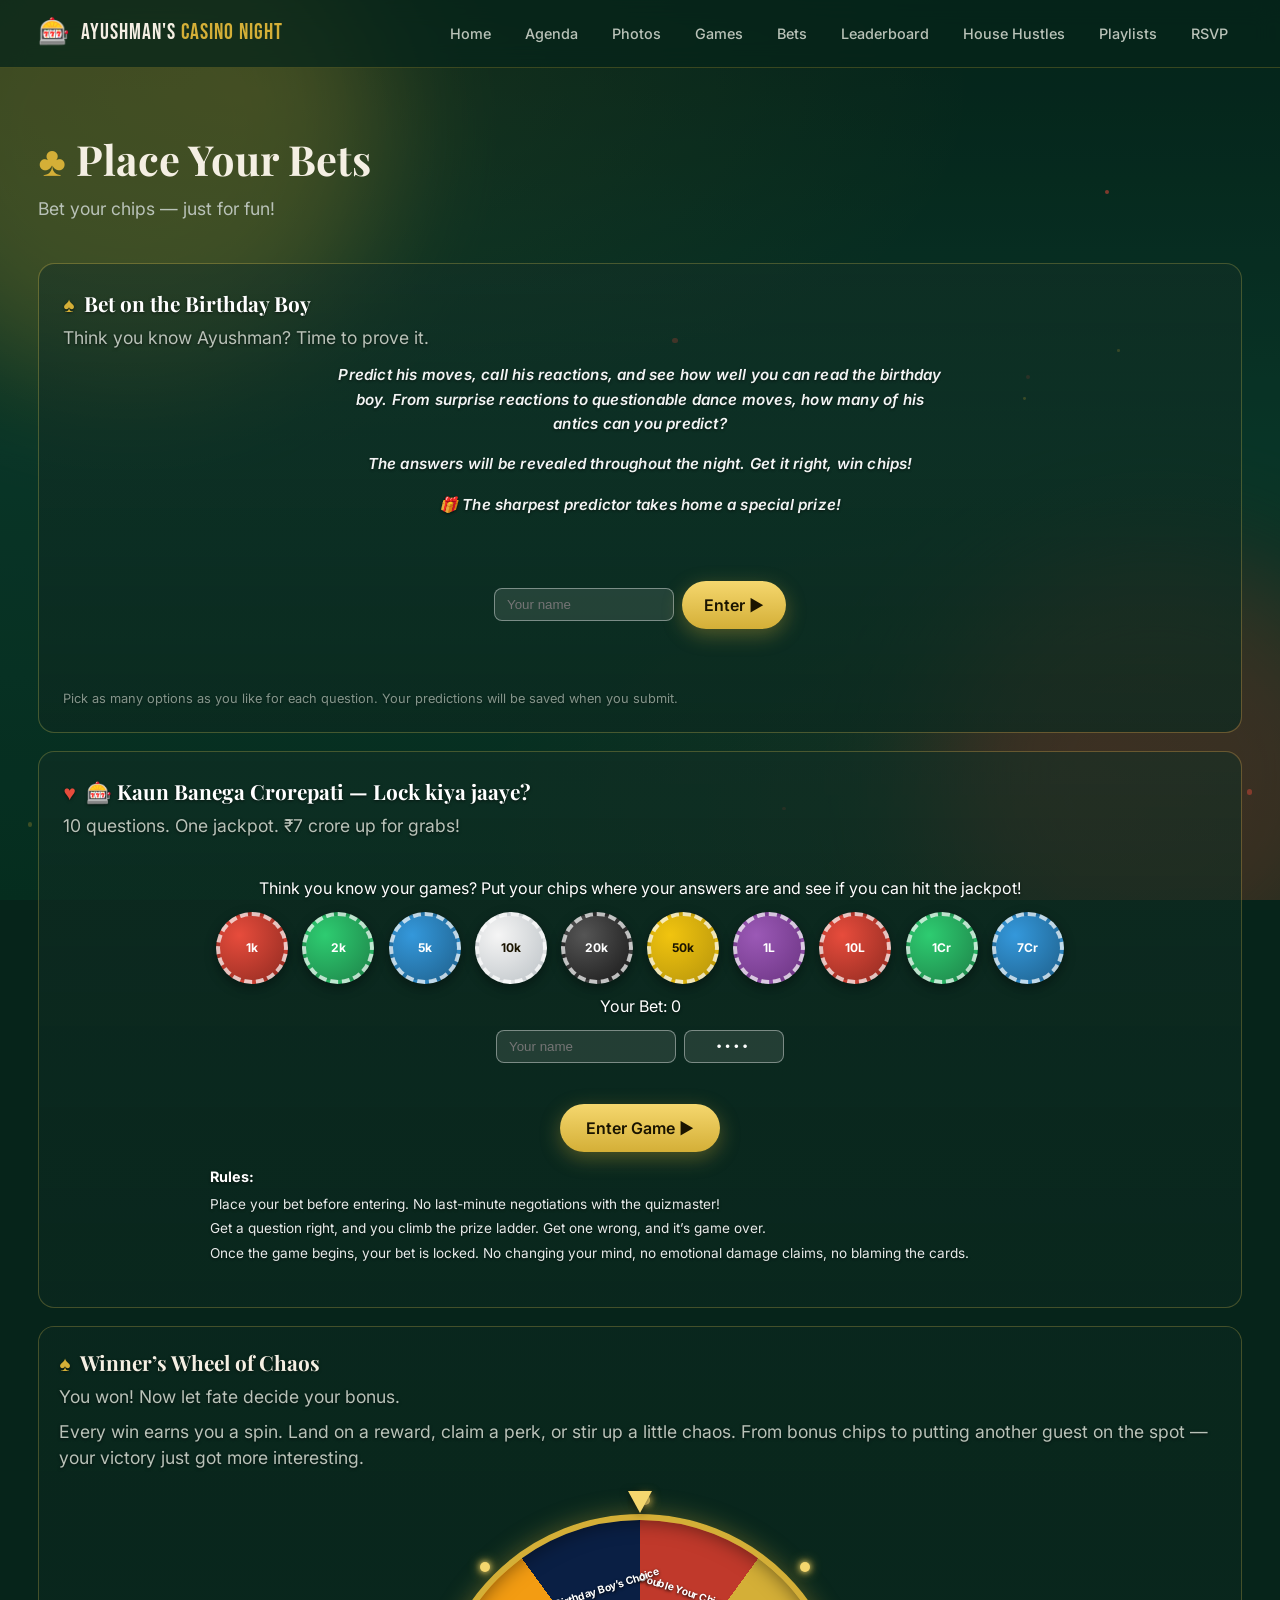
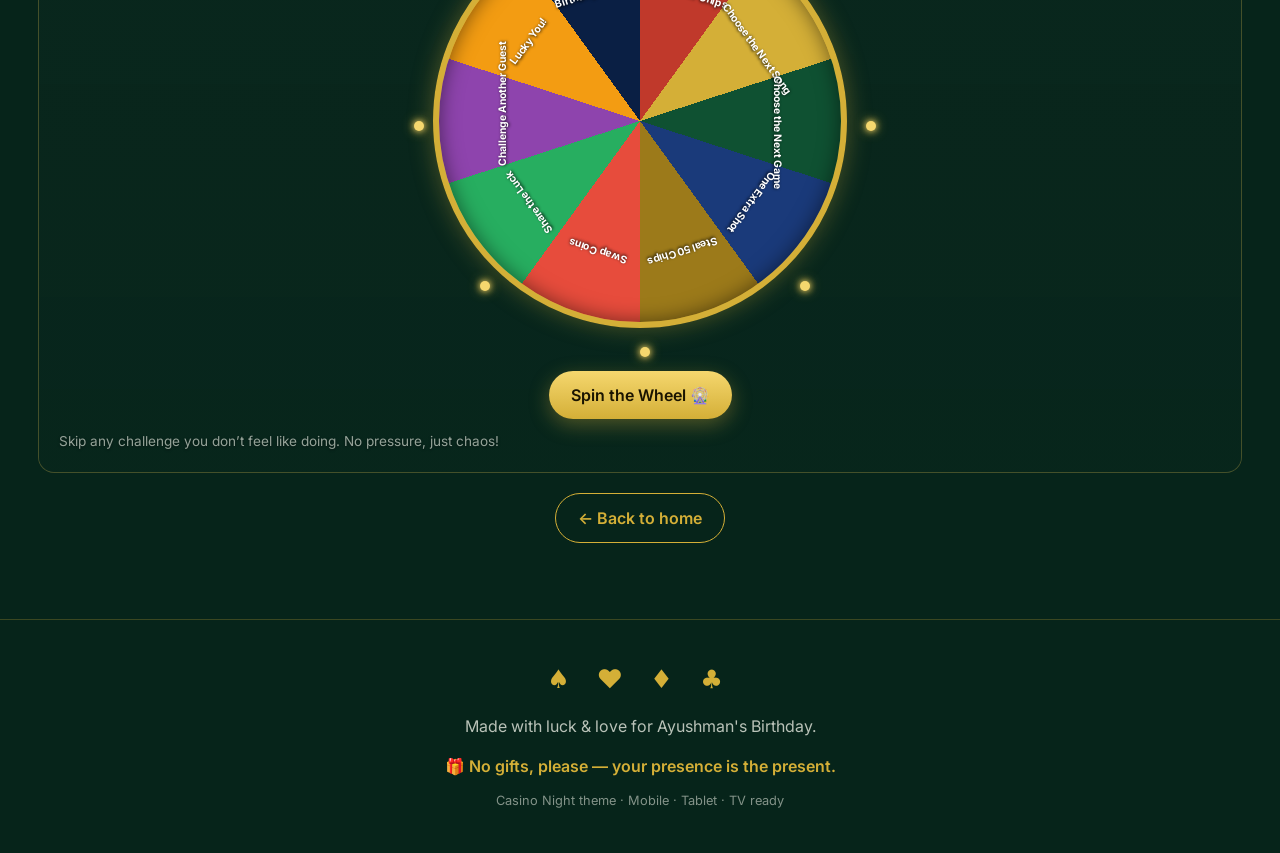
==== bets.html @ ec563602 "Add House Hustles feature (page + interactions + Apps Script support)" ====
<!DOCTYPE html>
<html lang="en">
<head>
  <meta charset="UTF-8" />
  <meta name="viewport" content="width=device-width, initial-scale=1, viewport-fit=cover" />
  <meta name="referrer" content="strict-origin-when-cross-origin" />
  <meta name="theme-color" content="#0b3d2e" />
  <title>Ayushman's Birthday — Bets 🎰</title>
  <link rel="preconnect" href="https://fonts.googleapis.com" />
  <link rel="preconnect" href="https://fonts.gstatic.com" crossorigin />
  <link href="https://fonts.googleapis.com/css2?family=Playfair+Display:wght@600;700;800&family=Inter:wght@300;400;500;600;700&family=Bebas+Neue&display=swap" rel="stylesheet" />
  <link rel="stylesheet" href="styles.css" />
</head>
<body>
  <div class="bg-ambient" aria-hidden="true">
    <div class="glow glow-1"></div>
    <div class="glow glow-2"></div>
    <div class="particles" id="particles"></div>
  </div>

  <header class="topbar" role="banner">
    <div class="brand">
      <a href="index.html" style="display:flex;align-items:center;gap:10px;color:inherit;text-decoration:none;">
        <span class="chip-logo" aria-hidden="true">🎰</span>
        <span class="brand-text">AYUSHMAN'S <em>CASINO NIGHT</em></span>
      </a>
    </div>
    <nav class="nav" aria-label="Primary">
      <a href="index.html" class="nav-link">Home</a>
      <a href="index.html#agenda" class="nav-link">Agenda</a>
      <a href="photos.html" class="nav-link">Photos</a>
      <a href="games.html" class="nav-link">Games</a>
      <a href="bets.html" class="nav-link">Bets</a>
      <a href="leaderboard.html" class="nav-link">Leaderboard</a>
      <a href="house-hustles.html" class="nav-link">House Hustles</a>
      <a href="music.html" class="nav-link">Playlists</a>
      <a href="rsvp.html" class="nav-link">RSVP</a>
    </nav>
    <button class="menu-btn" id="menuBtn" aria-label="Toggle menu" aria-expanded="false">☰</button>
  </header>

  <main id="main">
    <section class="section">
      <div class="section-head">
        <h1 class="section-title"><span class="suit">♣</span> Place Your Bets</h1>
        <p class="section-sub">Bet your chips — just for fun!</p>
      </div>

      <div class="bet-block bet-birthday">
        <h3 class="section-title" style="font-size:1.3rem;"><span class="suit">♠</span> Bet on the Birthday Boy</h3>
        <p class="section-sub">Think you know Ayushman? Time to prove it.</p>
        <p class="section-sub bet-intro" style="margin-top:8px;">Predict his moves, call his reactions, and see how well you can read the birthday boy. From surprise reactions to questionable dance moves, how many of his antics can you predict?</p>
        <p class="section-sub bet-intro" style="margin-top:8px;">The answers will be revealed throughout the night. Get it right, win chips!</p>
        <p class="section-sub bet-intro" style="margin-top:8px;">🎁 The sharpest predictor takes home a special prize!</p>
        <div id="birthdayGate" style="margin:12px 0;padding:40px;">
          <div style="display:flex;gap:8px;flex-wrap:wrap;align-items:center;justify-content:center;margin:8px 0;">
            <input type="text" id="bbName" placeholder="Your name" style="padding:8px 12px;border-radius:8px;border:1px solid rgba(255,255,255,0.4);background:rgba(255,255,255,0.1);color:#fff;max-width:180px;flex:1;" />
            <input type="hidden" id="bbPin" value="9999" />
            <button class="btn btn-gold" id="bbEnterBtn">Enter ▶</button>
          </div>
          <p id="bbError" style="color:#ff6b6b;margin:4px 0;text-align:center;"></p>
        </div>
        <div class="bet-board" id="bbQuiz" style="display:none;margin-top:24px;position:relative;">
          <div class="question-backdrop">
            <p class="bet-question" id="bbQuestion"></p>
          </div>
          <div class="bet-options" id="bbOptions"></div>
          <p class="bet-result" id="bbResult"></p>
          <div class="kbc-footer">
            <p class="bet-score" id="bbProgress" style="margin:0;">Question 1 of 1</p>
            <button class="btn btn-gold" id="bbLockBtn">Next Question ▶</button>
          </div>
        </div>
        <div class="bet-board" id="bbSummary" style="display:none;">
          <p class="bet-question">Your Predictions</p>
          <div id="bbSummaryList" style="text-align:left;"></div>
          <p class="bet-result" id="bbThanks"></p>
        </div>
        <p class="section-sub" style="margin-top:12px;font-size:0.8rem;opacity:0.7;">Pick as many options as you like for each question. Your predictions will be saved when you submit.</p>
      </div>


<div class="bet-block bet-jackpot">
        <h3 class="section-title" style="font-size:1.3rem;"><span class="suit red">♥</span> 🎰 Kaun Banega Crorepati — Lock kiya jaaye?</h3>
        <p class="section-sub" style="margin-bottom:16px;">10 questions. One jackpot. ₹7 crore up for grabs!</p>
        <div class="bet-board jackpot-board" id="kbcIntro">
          <p style="color:#fff;margin:0 0 12px;text-align:center;">Think you know your games? Put your chips where your answers are and see if you can hit the jackpot!</p>
          <div class="bet-chips" id="introChips" style="margin:0 0 10px 0;width:100%;"></div>
          <p class="bet-selected" id="introSelected" style="color:#fff;margin:0 0 12px;text-align:center;">Your Bet: 0</p>
          <div style="display:flex;gap:8px;flex-wrap:wrap;align-items:center;justify-content:center;margin:8px 0;">
            <input type="text" id="playerNameInput" placeholder="Your name" style="padding:8px 12px;border-radius:8px;border:1px solid rgba(255,255,255,0.4);background:rgba(255,255,255,0.1);color:#fff;max-width:180px;flex:1;" />
            <input type="password" id="pinInput" placeholder="PIN" maxlength="4" inputmode="numeric" value="2025" style="padding:8px 12px;border-radius:8px;border:1px solid rgba(255,255,255,0.4);background:rgba(255,255,255,0.1);color:#fff;max-width:100px;letter-spacing:4px;text-align:center;" />
          </div>
          <p class="bet-result" id="pinError" style="color:#ff6b6b;margin:4px 0;text-align:center;"></p>
          <button class="btn btn-gold" id="enterGameBtn" style="min-width:160px;">Enter Game ▶</button>
          <div class="bet-rules" style="color:#fff;margin:12px 0 0;text-align:left;width:100%;">
            <strong style="font-size:0.9rem;">Rules:</strong>
            <p style="margin:6px 0 0;font-size:0.85rem;line-height:1.5;opacity:0.9;">Place your bet before entering. No last-minute negotiations with the quizmaster!</p>
            <p style="margin:4px 0 0;font-size:0.85rem;line-height:1.5;opacity:0.9;">Get a question right, and you climb the prize ladder. Get one wrong, and it’s game over.</p>
            <p style="margin:4px 0 0;font-size:0.85rem;line-height:1.5;opacity:0.9;">Once the game begins, your bet is locked. No changing your mind, no emotional damage claims, no blaming the cards.</p>
          </div>
        </div>
        <div class="bet-board kbc-screen" id="betQuiz" style="display:none;">
          <div class="kbc-question" id="betQuestion"></div>
          <div class="kbc-options" id="betOptions"></div>
          <p class="bet-result" id="betResult"></p>
          <div class="kbc-footer">
            <p class="bet-score" id="betScore" style="margin:0;">Score: 0</p>
            <button class="btn btn-gold" id="placeBetBtn">Lock Answer</button>
          </div>
          <button class="btn btn-outline" id="nextQBtn" style="margin-top:8px;display:none;">Next Question</button>
        </div>
        </div>
      </div>

      
<!-- moved: not required (not designed well) -->
      <div class="bet-block" style="display:none;">
        <h3 class="section-title" style="font-size:1.3rem;"><span class="suit red">♥</span> How Well Do You Know Ayushman?</h3>
        <p class="section-sub">Fast, funny quiz — answer simultaneously. Winner gets the title of "Ayushman's Official Favourite Person" for the night!</p>
        <ul class="bet-list">
          <li>His most-used phrase?</li>
          <li>His biggest pet peeve?</li>
          <li>His dream holiday?</li>
          <li>What would he buy if he won a jackpot?</li>
          <li>What is his most predictable habit?</li>
          <li>A few questions only his closest friends could answer.</li>
        </ul>
        <p class="bet-result" style="margin-top:12px;">Reveal answers throughout the evening. 🏆</p>
      </div>

      

      <div class="bet-block chaos-curtain">
        <h3 class="section-title" style="font-size:1.3rem;"><span class="suit">♠</span> Winner’s Wheel of Chaos</h3>
        <p class="section-sub">You won! Now let fate decide your bonus.</p>
        <p class="section-sub" style="margin-top:8px;">Every win earns you a spin. Land on a reward, claim a perk, or stir up a little chaos. From bonus chips to putting another guest on the spot — your victory just got more interesting.</p>
        <div class="chaos-wheel-wrap">
          <div class="chaos-wheel" id="chaosWheel" aria-label="Winner’s Wheel of Chaos"></div>
          <div class="chaos-pointer" aria-hidden="true"></div>
        </div>
        <div style="text-align:center;margin-top:12px;">
          <button class="btn btn-gold" id="spinChaosBtn">Spin the Wheel 🎡</button>
        </div>
        <p class="bet-result" id="chaosResult" style="text-align:center;margin-top:10px;"></p>
          <p class="section-sub" style="margin-top:12px;font-size:0.85rem;opacity:0.8;">Skip any challenge you don’t feel like doing. No pressure, just chaos!</p>
        </div>
      </div>

      <p class="more-link-wrap" style="margin-top:20px;"><a class="btn btn-outline" href="index.html">← Back to home</a></p>
    </section>
  </main>

  <footer class="footer">
    <div class="footer-suits" aria-hidden="true">♠ ♥ ♦ ♣</div>
    <p>Made with luck & love for Ayushman's Birthday.</p>
    <p class="no-gifts">🎁 No gifts, please — your presence is the present.</p>
    <p class="footer-small">Casino Night theme · Mobile · Tablet · TV ready</p>
  </footer>

  <script src="config.js"></script>
  <script src="birthday-bets-data.js"></script>
  <script src="content.js"></script>
  <script src="core.js"></script>
  <script src="ambient.js"></script>
  <script src="ui-sections.js"></script>
  <script src="extras.js"></script>
  <script src="games-modal.js"></script>
  <script src="chaos.js"></script>
  <script src="kbc.js"></script>
  <script src="birthday-bets.js"></script>
</body>
</html>

      </div>
---- styles.css ----
/* Ayushman's Casino Night - responsive */

:root {
  --bg: #06241a;
  --bg-2: #0b3d2e;
  --felt: #0f5132;
  --felt-dark: #073322;
  --gold: #d4af37;
  --gold-bright: #f5d76e;
  --gold-deep: #9c7a1a;
  --red: #c0392b;
  --red-bright: #e74c3c;
  --ink: #f4efe3;
  --muted: #b9c2b8;
  --card: rgba(255,255,255,0.06);
  --card-border: rgba(212,175,55,0.25);
  --shadow: 0 10px 40px rgba(0,0,0,0.45);
  --radius: 16px;
  --radius-sm: 10px;
  --maxw: 1400px;
  --gutter: clamp(14px, 3vw, 40px);
  --nav-h: 68px;
  --font-display: "Playfair Display", Georgia, serif;
  --font-ui: "Inter", system-ui, -apple-system, sans-serif;
  --font-accent: "Bebas Neue", Impact, sans-serif;
}

* { box-sizing: border-box; }
html { scroll-behavior: smooth; -webkit-text-size-adjust: 100%; background: var(--bg); }
body {
  margin: 0;
  font-family: var(--font-ui);
  color: var(--ink);
  background: transparent;
  line-height: 1.5;
  overflow-x: hidden;
  min-height: 100vh;
  min-height: 100dvh;
  -webkit-font-smoothing: antialiased;
}
img { max-width: 100%; height: auto; display: block; }
a { color: inherit; text-decoration: none; }
button { font: inherit; cursor: pointer; border: none; background: none; color: inherit; }
code { background: rgba(212,175,55,0.15); padding: 2px 6px; border-radius: 4px; font-size: 0.9em; }

.bg-ambient { position: fixed; inset: 0; z-index: 0; pointer-events: none; overflow: hidden; opacity: 0.7; }
.bg-ambient::before {
  content: ""; position: absolute; inset: 0;
  background:
    radial-gradient(1200px 600px at 20% 10%, rgba(212,175,55,0.12), transparent 60%),
    radial-gradient(900px 500px at 80% 90%, rgba(192,57,43,0.12), transparent 60%),
    linear-gradient(180deg, var(--bg) 0%, var(--bg-2) 50%, var(--felt-dark) 100%);
}
.glow { position: absolute; border-radius: 50%; filter: blur(60px); opacity: 0.35; }
.glow-1 { width: 40vw; height: 40vw; top: -10vw; left: -10vw; background: var(--gold); }
.glow-2 { width: 35vw; height: 35vw; bottom: -8vw; right: -8vw; background: var(--red); }
.particles { position: absolute; inset: 0; }

.topbar {
  position: sticky; top: 0; z-index: 50;
  display: flex; align-items: center; justify-content: space-between;
  gap: 12px;
  height: var(--nav-h);
  padding: 0 var(--gutter);
  background: rgba(6,36,26,0.75);
  backdrop-filter: blur(12px);
  -webkit-backdrop-filter: blur(12px);
  border-bottom: 1px solid var(--card-border);
}
.brand { display: flex; align-items: center; gap: 10px; font-family: var(--font-accent); letter-spacing: 1px; }
.chip-logo { font-size: 1.6rem; }
.brand-text { font-size: clamp(0.95rem, 2.2vw, 1.35rem); }
.brand-text em { color: var(--gold); font-style: normal; }
.nav { display: flex; gap: 6px; }
.nav-link {
  padding: 8px 14px; border-radius: 999px; font-size: 0.9rem; font-weight: 500;
  color: var(--muted); transition: all .2s ease;
}
.nav-link:hover, .nav-link:focus-visible { color: var(--ink); background: rgba(212,175,55,0.12); }
.nav-link:focus-visible { outline: 2px solid var(--gold); outline-offset: 2px; }
.menu-btn { display: none; font-size: 1.6rem; padding: 6px 10px; border-radius: 8px; }
.menu-btn:focus-visible { outline: 2px solid var(--gold); }
/* ---------- Layout helpers ---------- */
main { position: relative; z-index: 1; }

.section {
  max-width: var(--maxw);
  margin: 0 auto;
  padding: clamp(24px, 5vw, 60px) var(--gutter);
  scroll-margin-top: var(--nav-h);
}
.section-head { margin-bottom: clamp(20px, 4vw, 40px); }
.section-title {
  font-family: var(--font-display);
  font-size: clamp(1.6rem, 4vw, 2.6rem);
  margin: 0 0 6px;
  display: flex; align-items: center; gap: 10px;
}
.suit { color: var(--gold); }
.suit.red { color: var(--red-bright); }
.section-sub { color: var(--muted); margin: 0; font-size: clamp(0.9rem, 1.6vw, 1.1rem); }
.empty-hint { text-align: center; color: var(--muted); margin-top: 20px; font-size: 0.95rem; }

/* ---------- Hero ---------- */
.hero {
  min-height: calc(100vh - var(--nav-h));
  min-height: calc(100dvh - var(--nav-h));
  display: grid; place-items: center;
  position: relative;
  max-width: 100%;
  margin: 0;
  padding-left: 0;
  padding-right: 0;
  background-image: url('https://m.media-amazon.com/images/I/71fyneXpqmL._SL1402_.jpg');
  background-size: cover;
  background-position: center;
}
.hero::before {
  content: ""; position: absolute; inset: 0;
  background: linear-gradient(180deg, rgba(6,36,26,0.25) 0%, rgba(6,36,26,0.35) 100%);
  z-index: 0;
}
.hero > * { position: relative; z-index: 1; }
.hero-card {
  text-align: center;
  background: linear-gradient(180deg, rgba(255,255,255,0.05), rgba(255,255,255,0.02));
  border: 1px solid var(--card-border);
  border-radius: 24px;
  padding: clamp(24px, 5vw, 60px);
  box-shadow: var(--shadow);
  backdrop-filter: blur(6px);
  max-width: 900px; width: 100%;
}
.hero-suits { display: flex; justify-content: center; gap: 18px; font-size: clamp(1.6rem, 3vw, 2.4rem); color: var(--gold); margin-bottom: 10px; }
.eyebrow { text-transform: uppercase; letter-spacing: 4px; color: var(--gold); font-size: 0.85rem; margin: 0 0 8px; }
.title { margin: 0 0 12px; line-height: 0.95; }
.title-line { display: block; font-family: var(--font-display); font-size: clamp(2.2rem, 7vw, 4.6rem); }
.title-line.gold { color: var(--gold); text-shadow: 0 0 30px rgba(212,175,55,0.35); }
.subtitle { color: var(--muted); font-size: clamp(1rem, 2vw, 1.25rem); margin: 0 0 20px; }
.hero-meta { display: flex; flex-wrap: wrap; justify-content: center; gap: 10px; margin-bottom: 24px; }
.meta-pill {
  background: rgba(0,0,0,0.3); border: 1px solid var(--card-border);
  border-radius: 999px; padding: 8px 16px; display: flex; gap: 8px; align-items: center;
}
.meta-label { color: var(--gold); font-size: 0.75rem; text-transform: uppercase; letter-spacing: 1px; }
.meta-val { font-weight: 600; }
.hero-cta { display: flex; flex-wrap: wrap; justify-content: center; gap: 12px; }
.btn {
  padding: 12px 22px; border-radius: 999px; font-weight: 600; font-size: 1rem;
  transition: transform .15s ease, box-shadow .15s ease; display: inline-block;
}
.btn:focus-visible { outline: 2px solid var(--gold); outline-offset: 3px; }
.btn-gold { background: linear-gradient(180deg, var(--gold-bright), var(--gold)); color: #1a1400; box-shadow: 0 6px 20px rgba(212,175,55,0.35); }
.btn-gold:hover { transform: translateY(-2px); }
.btn-outline { border: 1px solid var(--gold); color: var(--gold); }
.btn-outline:hover { background: rgba(212,175,55,0.12); }
.hero-chips {
  position: absolute; inset: auto 0 20px 0; display: flex; justify-content: center; gap: 14px;
  pointer-events: none; opacity: 0.6;
}
.chip {
  width: 52px; height: 52px; border-radius: 50%; display: grid; place-items: center;
  font-family: var(--font-accent); font-size: 1.1rem; color: #fff;
  border: 4px dashed rgba(255,255,255,0.6); box-shadow: 0 4px 12px rgba(0,0,0,0.4);
}
.chip-red { background: var(--red); }
.chip-blue { background: #1e3a8a; }
.chip-gold { background: var(--gold-deep); color: #1a1400; }
.chip-black { background: #111; }


/* ---------- Gallery ---------- */
.gallery {
  display: grid;
  grid-template-columns: repeat(2, 1fr);
  gap: 12px;
}
@media (min-width: 600px) {
  .gallery { grid-template-columns: repeat(3, 1fr); }
}
@media (min-width: 900px) {
  .gallery { grid-template-columns: repeat(4, 1fr); }
}
.gallery-item {
  position: relative; overflow: hidden; border-radius: var(--radius-sm);
  aspect-ratio: 1 / 1; cursor: pointer; border: 1px solid var(--card-border);
  background: var(--card);
}
.gallery-item img { width: 100%; height: 100%; object-fit: cover; transition: transform .3s ease; }
.gallery-item:hover img { transform: scale(1.06); }
.gallery-item:focus-visible { outline: 3px solid var(--gold); outline-offset: 2px; }
.gallery-caption {
  position: absolute; left: 0; right: 0; bottom: 0; padding: 8px 10px;
  background: linear-gradient(transparent, rgba(0,0,0,0.75));
  font-size: 0.85rem; opacity: 0; transition: opacity .2s;
}
.gallery-item:hover .gallery-caption, .gallery-item:focus .gallery-caption { opacity: 1; }

/* ---------- Artifacts ---------- */
.artifacts {
  display: grid;
  grid-template-columns: repeat(auto-fill, minmax(220px, 1fr));
  gap: 16px;
}
.artifact {
  background: var(--card); border: 1px solid var(--card-border);
  border-radius: var(--radius); padding: 20px; text-align: center;
  transition: transform .2s ease, border-color .2s;
}
.artifact:hover { transform: translateY(-4px); border-color: var(--gold); }
.artifact-icon { font-size: 2.6rem; margin-bottom: 8px; }
.artifact-name { font-family: var(--font-display); font-size: 1.2rem; margin: 0 0 4px; color: var(--gold); }
.artifact-desc { color: var(--muted); font-size: 0.9rem; margin: 0; }

/* ---------- Games ---------- */
.games {
  display: grid;
  grid-template-columns: repeat(auto-fill, minmax(240px, 1fr));
  gap: 18px;
}
.game {
  background: linear-gradient(180deg, rgba(255,255,255,0.06), rgba(255,255,255,0.02));
  border: 1px solid var(--card-border);
  border-radius: var(--radius); padding: 20px;
  display: flex; flex-direction: column; gap: 10px;
  cursor: pointer;
}
.game-head { display: flex; align-items: center; gap: 12px; }
.game-icon { font-size: clamp(1.5rem, 3vw, 2rem); }
.game-name { font-family: var(--font-display); font-size: clamp(1rem, 2.4vw, 1.4rem); margin: 0; color: var(--gold); }
.game-meta { display: flex; gap: 6px; flex-wrap: wrap; align-items: center; }
.game-tag { white-space: normal; }
.read-more-btn { margin-left: auto; white-space: nowrap; }
.game-tag {
  font-size: clamp(0.65rem, 1.2vw, 0.8rem); padding: 3px 9px; border-radius: 999px;
  background: transparent; color: var(--gold); border: 1px solid rgba(212,175,55,0.3);
}
.game-rules { list-style: none; padding: 0; margin: 6px 0 0; display: flex; flex-direction: column; gap: 6px; }
.game-rules li {
  padding-left: 18px; position: relative; font-size: clamp(0.85rem, 1.6vw, 0.95rem); color: var(--ink);
}
.game-rules li::before { content: "♦"; position: absolute; left: 0; color: var(--gold); font-size: 0.7rem; top: 2px; }
/* ---------- Agenda ---------- */
.agenda {
  display: grid;
  grid-template-columns: repeat(auto-fit, minmax(110px, 1fr));
  gap: 10px;
}
.agenda-item { white-space: normal; }
.agenda-item {
  background: var(--card); border: 1px solid var(--card-border);
  border-radius: var(--radius); padding: 16px 8px; text-align: center;
  display: flex; flex-direction: column; align-items: center; gap: 6px;
  transition: transform .2s ease, border-color .2s;
}
.agenda-item:hover { transform: translateY(-4px); border-color: var(--gold); }
.game.expanded { height: auto; max-height: none; }
.game.expanded .game-rules { display: flex !important; }

.agenda-icon { font-size: clamp(1.4rem, 3vw, 2rem); }
.agenda-label { font-family: var(--font-display); font-size: clamp(0.7rem, 1.5vw, 1rem); color: var(--gold); line-height: 1.2; }
/* ---------- Bet block container ---------- */
.bet-block {
  background: var(--card); border: 1px solid var(--card-border);
  border-radius: var(--radius); padding: 20px; margin-bottom: 18px;
}
.bet-block .section-head { margin-bottom: 12px; }


.gallery-item { height: 150px; }
.gallery-viewmore {
  display: grid; place-items: center;
  background: transparent;
  border: 1px solid var(--gold);
  color: var(--gold); font-weight: 600;
  text-decoration: none;
  border-radius: var(--radius-sm);
}
.gallery-viewmore:hover { background: rgba(212,175,55,0.12); }
.viewmore-label { font-size: 1rem; text-align: center; }

/* ---------- No gifts ---------- */
.no-gifts { color: var(--gold); font-weight: 600; margin: 6px 0; }

/* ---------- Featured game (Poker Hands) ---------- */
.game-featured {
  border-color: rgba(212,175,55,0.5);
  background: linear-gradient(180deg, rgba(212,175,55,0.12), rgba(255,255,255,0.02));
  box-shadow: 0 0 0 1px rgba(212,175,55,0.3), 0 8px 24px rgba(212,175,55,0.15);
/* ---------- Compact game tiles ---------- */
.game-compact {
  padding: 12px; gap: 4px;
  min-height: 120px; max-height: 150px; overflow: hidden;
  display: flex; flex-direction: column; justify-content: space-between;
}
.game-compact .game-name { font-size: clamp(0.9rem, 2vw, 1.1rem); }
.game-compact .game-rules { display: none; }
.game-compact .game-meta { font-size: 0.75rem; }
.read-more-btn {
  margin-top: 4px; padding: 4px 10px; border-radius: 999px;
  background: rgba(212,175,55,0.15); color: var(--gold); border: 1px solid rgba(212,175,55,0.4);
  font-size: clamp(0.7rem, 1.4vw, 0.85rem); cursor: pointer; align-self: flex-end;
  white-space: nowrap; font-weight: 600;
}
.read-more-btn:hover { background: rgba(212,175,55,0.12); }
.lightbox.game-modal { align-items: center; padding: 20px; overflow: visible; }
.game-modal-body { max-width: 640px; width: 90vw; background: var(--bg-2); border: 1px solid var(--card-border); border-radius: var(--radius); padding: 20px; color: var(--ink); max-height: 70vh; min-height: 0; overflow-y: auto; -webkit-overflow-scrolling: touch; }
.game-modal-body h2 { font-family: var(--font-display); color: var(--gold); margin: 0 0 8px; }
.gm-section { margin-bottom: 14px; }
.gm-section-title { font-family: var(--font-display); color: var(--gold); font-size: 1rem; margin: 0 0 6px; letter-spacing: 0.02em; }
.gm-ranks { display: flex; flex-wrap: wrap; gap: 6px; margin-top: 6px; }
.gm-rank { display: inline-flex; align-items: center; gap: 6px; background: rgba(212,175,55,0.1); border: 1px solid rgba(212,175,55,0.35); color: var(--ink); padding: 4px 10px; border-radius: 999px; font-size: 0.82rem; }
.gm-rank-num { background: var(--gold); color: #1a1400; font-weight: 700; border-radius: 50%; width: 18px; height: 18px; display: inline-flex; align-items: center; justify-content: center; font-size: 0.7rem; }
.gm-media { margin-top: 10px; text-align: center; }
.game-modal-meta { color: var(--muted); margin: 0 0 12px; font-size: 0.9rem; }

  position: relative;
}
.game-featured::after {
  content: "👑";
  position: absolute; top: clamp(4px, 1vw, 10px); right: clamp(4px, 1vw, 10px);
  background: rgba(26,20,0,0.6); color: var(--gold);
  font-size: clamp(1rem, 2vw, 1.4rem);
  padding: clamp(2px, 0.5vw, 4px) clamp(4px, 1vw, 8px); border-radius: 999px;
  border: 1px solid rgba(212,175,55,0.4);
  box-shadow: 0 2px 8px rgba(0,0,0,0.4);
}
.game-clickable { cursor: pointer; }
.game-featured .game-tag { background: transparent; color: var(--gold); border-color: var(--gold); }
.title-line.red { color: var(--red-bright); text-shadow: 0 0 20px rgba(231,76,60,0.4); }

/* ---------- Photo challenge checklist ---------- */
.photo-checklist { list-style: none; padding: 0; max-width: 520px; margin: 0 auto; text-align: left; }
.photo-checklist li { padding: 10px 12px; margin-bottom: 6px; background: var(--card); border: 1px solid var(--card-border); border-radius: 8px; }
.photo-checklist label { display: flex; align-items: center; gap: 10px; cursor: pointer; }
.photo-checklist input[type="checkbox"] { width: 18px; height: 18px; accent-color: var(--gold); }
.photo-checklist li.done { text-decoration: line-through; opacity: 0.6; }

.bet-list { list-style: none; padding: 0; max-width: 520px; margin: 12px auto 0; text-align: left; }
.bet-list li { padding: 8px 12px; margin-bottom: 6px; background: var(--card); border: 1px solid var(--card-border); border-radius: 8px; }
.bet-list li::before { content: "♠ "; color: var(--gold); }
/* ---------- Birthday bet screen height ---------- */
@media (min-width: 1281px) {
  .bet-block.bet-birthday { min-height: 420px; }
}
@media (min-width: 1920px) {
  .bet-block.bet-birthday { min-height: 520px; }
}
.birthday-bet-item { padding: 10px 12px; margin-bottom: 8px; background: var(--card); border: 1px solid var(--card-border); border-radius: 8px; }
.birthday-bet-item strong { color: var(--gold); display: block; margin-bottom: 4px; }
.bet-sublist { margin: 4px 0 0 18px; padding: 0; list-style: disc; }
.bet-sublist li { font-size: 0.85rem; color: var(--ink); opacity: 0.85; margin: 2px 0; padding: 0; background: none; border: none; }
.bet-sublist li::before { content: ""; }

/* ---------- RSVP form ---------- */
.rsvp-form { max-width: 520px; margin: 0 auto; display: flex; flex-direction: column; gap: 14px; text-align: left; }
.rsvp-form label { font-weight: 500; }
.rsvp-form input, .rsvp-form select, .rsvp-form textarea {
  width: 100%; padding: 10px; border-radius: 8px; border: 1px solid var(--card-border);
  background: rgba(0,0,0,0.3); color: var(--ink); font: inherit; margin-top: 4px;
}
.drink-prefs { border: 1px solid var(--card-border); border-radius: 8px; padding: 10px; }
.drink-prefs legend { color: var(--gold); }
.drink-prefs label { display: inline-block; margin-right: 12px; font-weight: 400; }
.rsvp-list-wrap { max-width: 600px; margin: 20px auto 0; }

/* ---------- Hide artifacts section ---------- */
#artifacts { display: none; }

.bet-question { font-family: var(--font-display); font-size: 1.25rem; color: var(--ink); margin: 0 0 12px; }
.bet-options { display: flex; flex-wrap: wrap; justify-content: center; gap: 10px; margin-bottom: 14px; }
.bet-option { padding: 8px 16px; border-radius: 999px; border: 1px solid var(--card-border); background: var(--card); color: var(--ink); cursor: pointer; transition: all .15s; }
.bet-option:hover { border-color: var(--gold); color: var(--gold); }
.bet-option.selected { background: var(--gold); color: #1a1400; border-color: var(--gold); }
.bet-option.correct { background: #27ae60; color: #fff; border-color: #27ae60; }
.bet-option.wrong { background: var(--red); color: #fff; border-color: var(--red); }
.bet-score { color: var(--gold); font-weight: 600; margin: 8px 0 0; }

/* ---------- Place Your Bet ---------- */
/* ---------- KBC screen ---------- */
.question-backdrop { background: #e8f0e8; border-radius: 8px; padding: 12px 16px; margin-bottom: 12px; width: 100%; max-width: clamp(280px, 90vw, 900px); }
.question-backdrop .bet-question { color: #1a3a2a; margin: 0; }
.bet-board { text-align: center; max-width: 600px; margin: 0 auto; }
.bet-intro {
  color: #fff;
  text-align: center;
  line-height: 1.6;
  font-size: clamp(0.8rem, 1.2vw, 0.95rem);
  font-style: italic;
  font-weight: 600;
  letter-spacing: 0.2px;
  max-width: 62ch;
  margin-left: auto;
  margin-right: auto;
  padding: 4px 8px;
  text-shadow: 0 1px 6px rgba(0,0,0,0.6);
  opacity: 0.95;
}
.bet-block.bet-birthday .bet-board { max-width: clamp(280px, 90vw, 900px); }
.kbc-screen { background: linear-gradient(180deg, #0a1f44 0%, #06122b 100%); border: 2px solid #d4af37; border-radius: 12px; padding: 24px; color: #fff; max-width: 980px; margin: 0 auto; }
.kbc-footer { display: flex; justify-content: space-between; align-items: center; margin-top: 14px; gap: 12px; }
.kbc-question { background: #0d2a5c; border: 2px solid #d4af37; border-radius: 8px; padding: 18px; font-size: 1.15rem; text-align: center; margin-bottom: 16px; min-height: 64px; line-height: 1.4; }
.kbc-options { display: grid; grid-template-columns: 1fr 1fr; gap: 12px; margin-bottom: 16px; }
.kbc-option { display: flex; align-items: center; gap: 12px; background: #0d2a5c; border: 2px solid #d4af37; border-radius: 8px; padding: 12px 16px; color: #fff; cursor: pointer; font-size: 1rem; text-align: left; transition: background .15s, transform .1s; }
.kbc-option:hover { background: #1a3a7a; transform: translateY(-2px); }
.kbc-option.selected { background: #d4af37; color: #1a1400; }
.kbc-option.correct { background: #27ae60; color: #fff; border-color: #2ecc71; }
.kbc-option.wrong { background: #c0392b; color: #fff; border-color: #e74c3c; }
.kbc-label { background: #d4af37; color: #1a1400; font-weight: 700; width: 34px; height: 34px; border-radius: 50%; display: inline-flex; align-items: center; justify-content: center; flex-shrink: 0; font-size: 1rem; }
.kbc-option.selected .kbc-label { background: #1a1400; color: #d4af37; }
.kbc-option.correct .kbc-label, .kbc-option.wrong .kbc-label { background: rgba(255,255,255,0.25); color: #fff; }
.bet-block.bet-jackpot {
  position: relative;
  background-image: url("https://static.langimg.com/nbt/thumb/69355236/kbc.jpg?imgsize=428966&width=400&height=225&resizemode=75");
  background-size: cover;
  background-position: center;
  border-radius: var(--radius);
  padding: 24px;
  color: #fff;
  overflow: hidden;
}
.bet-block.bet-jackpot::before {
  content: "";
  position: absolute;
  inset: 0;
  background: linear-gradient(180deg, rgba(6,36,26,0.55) 0%, rgba(6,36,26,0.75) 100%);
  border-radius: var(--radius);
  z-index: 0;
}
.bet-block.bet-jackpot > * { position: relative; z-index: 1; text-shadow: 0 1px 3px rgba(0,0,0,0.6); }
.bet-block.bet-birthday {
  position: relative;
  background-image: url("https://media.licdn.com/dms/image/v2/D4D22AQG-f63ogO-LIA/feedshare-shrink_800/B4DZ05AreXIYAc-/0/1774777973568?e=2147483647&v=beta&t=9mxqJ7yMzlQ0am50ZxLCem0M9esG1lEstpL7htnFrpw");
  background-size: cover;
  background-position: center;
  border-radius: var(--radius);
  padding: 24px;
  color: #fff;
  overflow: hidden;
}
.bet-block.bet-birthday::before {
  content: "";
  position: absolute;
  inset: 0;
  background: linear-gradient(180deg, rgba(6,36,26,0.5) 0%, rgba(6,36,26,0.7) 100%);
  border-radius: var(--radius);
  z-index: 0;
}
.bet-block.bet-birthday > * { position: relative; z-index: 1; text-shadow: 0 1px 3px rgba(0,0,0,0.6); }
/* chips: single line on laptop/TV, wrap on phone */
@media (min-width: 769px) {
  .bet-chips { flex-wrap: nowrap; }
}
.kbc-intro-grid { display: grid; grid-template-columns: 1fr 1fr 1fr; gap: 20px; align-items: start; justify-items: center; }
.kbc-intro-col { min-width: 0; text-align: center; width: 100%; }
@media (max-width: 640px) { .kbc-intro-grid { grid-template-columns: 1fr; } }
@media (min-width: 641px) and (max-width: 900px) { .kbc-intro-grid { grid-template-columns: 1fr 1fr; } }
.prize-ladder { display: flex; flex-direction: column-reverse; gap: 4px; max-width: 100%; margin: 0 auto 12px; }
@media (max-width: 480px) {
  .kbc-question { font-size: 1rem; min-height: 52px; padding: 14px; }
  .kbc-options { grid-template-columns: 1fr; }
  .kbc-option { font-size: 0.9rem; padding: 10px 12px; }
  .kbc-label { width: 28px; height: 28px; font-size: 0.85rem; }
  .kbc-footer { flex-direction: column; align-items: stretch; }
  .kbc-footer .btn { width: 100%; }
  .prize-ladder { max-width: 100%; }
  .bet-chips { gap: 8px; }
  .bet-chip { font-size: 0.75rem; padding: 6px 10px; min-width: 52px; }
}
@media (min-width: 1281px) {
  .kbc-screen { max-width: 1180px; padding: 28px; }
  .kbc-question { font-size: 1.35rem; min-height: 72px; padding: 22px; }
  .kbc-option { font-size: 1.15rem; padding: 16px 20px; }
  .kbc-label { width: 40px; height: 40px; font-size: 1.1rem; }
  .kbc-intro-grid { gap: 28px; }
  .prize-rung { font-size: 1rem; padding: 6px 12px; }
}
@media (min-width: 1920px) {
  .kbc-screen { max-width: 1380px; padding: 36px; }
  .kbc-question { font-size: 1.6rem; min-height: 88px; padding: 28px; }
  .kbc-option { font-size: 1.35rem; padding: 20px 24px; }
  .kbc-label { width: 46px; height: 46px; font-size: 1.25rem; }
  .bet-chip { font-size: 1rem; padding: 10px 14px; }
  .prize-rung { font-size: 1.15rem; }
  .kbc-footer .btn { font-size: 1.15rem; padding: 14px 24px; }
}
.prize-rung { display: flex; justify-content: space-between; padding: 4px 10px; border-radius: 6px; background: rgba(255,255,255,0.08); color: #fff; font-size: 0.85rem; }
.prize-rung.milestone { background: rgba(212,175,55,0.25); border: 1px solid rgba(212,175,55,0.5); font-weight: 600; }
.jackpot-board {
  background: transparent;
  border: none;
  color: #fff;
  max-width: 900px;
  padding: 20px;
}
.bet-chips { display: flex; justify-content: space-evenly; gap: 8px; flex-wrap: wrap; margin-bottom: 16px; }
.bet-chip {
  width: 72px; height: 72px; border-radius: 50%; color: #fff; font-weight: 700; font-size: 0.75rem;
  border: 4px dashed rgba(255,255,255,0.7); box-shadow: 0 4px 12px rgba(0,0,0,0.4);
  transition: transform .15s ease, box-shadow .15s; white-space: nowrap;
  display: inline-flex; align-items: center; justify-content: center; text-align: center;
  cursor: pointer;
}
.bet-chip:hover { transform: translateY(-3px) scale(1.05); }
.bet-chip.selected { outline: 3px solid var(--gold); outline-offset: 3px; transform: scale(1.1); }
.chip-red { background: radial-gradient(circle at 30% 30%, #e74c3c, #922b21); }
.chip-green { background: radial-gradient(circle at 30% 30%, #2ecc71, #1e8449); }
.chip-blue { background: radial-gradient(circle at 30% 30%, #3498db, #1f618d); }
.chip-white { background: radial-gradient(circle at 30% 30%, #f5f5f5, #bdc3c7); color: #1a1400; }
.chip-black { background: radial-gradient(circle at 30% 30%, #555, #1a1a1a); }
.chip-gold { background: radial-gradient(circle at 30% 30%, #f1c40f, #b7950b); color: #1a1400; }
.chip-purple { background: radial-gradient(circle at 30% 30%, #9b59b6, #6c3483); }
.bet-chip:hover { transform: translateY(-3px) scale(1.05); }
.bet-chip.selected { outline: 3px solid var(--gold); outline-offset: 3px; transform: scale(1.1); }
.bet-selected { color: var(--muted); margin: 8px 0; }
.bet-result { font-family: var(--font-display); font-size: 1.3rem; color: var(--gold); margin-top: 12px; min-height: 1.4em; }

.more-link-wrap { text-align: center; margin-top: 24px; }

.agenda-clickable { cursor: pointer; }
.agenda-clickable:focus-visible { outline: 3px solid var(--gold); outline-offset: 2px; }
.agenda-hint { font-size: 0.7rem; color: var(--gold); margin-top: 2px; }

/* ---------- Floating icons (chips, stars, etc.) ---------- */
.floating-icons { position: fixed; inset: 0; z-index: 0; pointer-events: none; overflow: hidden; }
.ficon {
  position: absolute; top: -60px;
  font-size: clamp(1.2rem, 2.6vw, 1.9rem);
  opacity: 0.28;
  animation: iconfall linear infinite;
}
@keyframes iconfall {
  0% { transform: translateY(0) rotate(0deg); opacity: 0; }
  10% { opacity: 0.28; }
  90% { opacity: 0.28; }
  100% { transform: translateY(110vh) rotate(360deg); opacity: 0; }
}
.star-dust { position: fixed; inset: 0; z-index: 0; pointer-events: none; overflow: hidden; }
.stardust {
  position: absolute; width: 3px; height: 3px; border-radius: 50%;
  background: #fff; box-shadow: 0 0 6px #fff, 0 0 12px var(--gold);
  animation: dusttwinkle ease-in-out infinite;
}
@keyframes dusttwinkle {
  0%,100% { opacity: 0.2; transform: scale(1); }
  50% { opacity: 1; transform: scale(1.6); }
}

/* ---------- Floating cards ---------- */
.floating-cards { position: fixed; inset: 0; z-index: 0; pointer-events: none; overflow: hidden; }
.fcard {
  position: absolute; top: -60px;
  font-size: clamp(1.4rem, 3vw, 2.2rem);
  opacity: 0.35;
  animation: cardfall linear infinite;
}
@keyframes cardfall {
  0% { transform: translateY(0) rotate(0deg); opacity: 0; }
  10% { opacity: 0.35; }
  90% { opacity: 0.35; }
  100% { transform: translateY(110vh) rotate(360deg); opacity: 0; }
}

/* ---------- Tagline ---------- */
.tagline {
  font-family: var(--font-accent); letter-spacing: 3px;
  color: var(--gold); font-size: clamp(1.1rem, 3vw, 1.6rem);
  margin: 0 0 16px; text-shadow: 0 0 18px rgba(212,175,55,0.4);
}

/* ---------- Disco ball ---------- */
.disco-ball {
  position: fixed; top: 80px; left: 50%; transform: translateX(-50%);
  font-size: clamp(2.5rem, 6vw, 4.5rem);
  z-index: -1; opacity: 0.85;
  animation: spin 8s linear infinite;
  filter: drop-shadow(0 0 30px rgba(212,175,55,0.6));
  pointer-events: none;
}
@keyframes spin { from { transform: translateX(-50%) rotate(0deg); } to { transform: translateX(-50%) rotate(360deg); } }

/* ---------- Balloons ---------- */
.balloons { position: fixed; inset: 0; z-index: 0; pointer-events: none; overflow: hidden; }
.balloon {
  position: absolute; bottom: -80px;
  font-size: clamp(1.8rem, 4vw, 2.6rem);
  animation: rise linear infinite;
  opacity: 0.75;
}
@keyframes rise {
  0% { transform: translateY(0) translateX(0) rotate(0deg); opacity: 0; }
  10% { opacity: 0.75; }
  90% { opacity: 0.75; }
  100% { transform: translateY(-110vh) translateX(20px) rotate(15deg); opacity: 0; }
}

.view-rules-btn {
  margin-top: 8px; padding: 8px 14px; border-radius: 999px;
  background: var(--gold); color: #1a1400; font-weight: 600; font-size: 0.9rem;
  border: none; cursor: pointer; align-self: flex-start;
}
.view-rules-btn:hover { filter: brightness(1.1); }
.view-rules-btn:focus-visible { outline: 2px solid var(--gold); outline-offset: 2px; }
.game-featured::after { pointer-events: none; }


.game-clickable:focus-visible { outline: 3px solid var(--gold); outline-offset: 2px; }
.game-hint { font-size: 0.8rem; color: var(--gold); margin-top: 4px; }

.img-modal img { max-width: 92vw; max-height: 85vh; }

/* ---------- Playlists ---------- */
.playlists {
  display: grid;
  grid-template-columns: repeat(auto-fill, minmax(240px, 1fr));
  gap: 12px;
}
.playlist {
  background: var(--card); border: 1px solid var(--card-border);
  border-radius: var(--radius); padding: 10px; display: flex; flex-direction: column; gap: 8px;
}
.playlist-title { font-family: var(--font-display); font-size: 1rem; margin: 0; color: var(--gold); }
.playlist-frame {
  position: relative; width: 100%; aspect-ratio: 16 / 9; border-radius: 10px; overflow: hidden;
  background: #000;
}
.playlist-frame iframe { position: absolute; inset: 0; width: 100%; height: 100%; border: 0; }
.playlist-link {
  display: inline-flex; align-items: center; gap: 6px; font-size: 0.85rem; color: var(--muted);
}
.playlist-link:hover { color: var(--gold); }

/* ---------- Footer ---------- */
.footer {
  text-align: center; padding: 40px var(--gutter) 30px;
  color: var(--muted); border-top: 1px solid var(--card-border);
}
.footer-suits { font-size: 1.6rem; color: var(--gold); letter-spacing: 10px; margin-bottom: 8px; }
.footer-small { font-size: 0.8rem; opacity: 0.7; }

/* ---------- Lightbox ---------- */
.lightbox {
  position: fixed; inset: 0; z-index: 100;
  background: rgba(0,0,0,0.92); display: none;
  align-items: center; justify-content: center; padding: 20px;
  overflow-y: auto;
}
.lightbox.open { display: flex; }
.lightbox img { max-width: 90vw; max-height: 80vh; object-fit: contain; border-radius: 8px; }
.lb-close {
  position: fixed; top: 16px; right: 20px; font-size: 2.4rem; color: #fff; line-height: 1;
  z-index: 101;
}
.lb-nav {
  position: absolute; top: 50%; transform: translateY(-50%);
  font-size: 3rem; color: #fff; padding: 0 12px;
}
.lb-prev { left: 8px; } .lb-next { right: 8px; }
.lb-caption { position: absolute; bottom: 20px; left: 0; right: 0; text-align: center; color: #fff; }

/* ---------- Responsive breakpoints ---------- */
@media (max-width: 480px) {
  .nav { display: none; }
  .nav.open { display: flex; flex-direction: column; position: absolute; top: var(--nav-h); left: 0; right: 0; background: rgba(6,36,26,0.98); padding: 10px; border-bottom: 1px solid var(--card-border); }
  .menu-btn { display: block; }
  .hero-chips { display: none; }
  .gallery { grid-template-columns: repeat(2, 1fr); }
  .agenda { grid-template-columns: repeat(auto-fit, minmax(100px, 1fr)); gap: 8px; }
  .agenda-item { padding: 12px 6px; }
  .agenda-icon { font-size: clamp(1.2rem, 2.5vw, 1.6rem); }
  .agenda-label { font-size: clamp(0.65rem, 1.4vw, 0.85rem); }
  .btn { padding: 8px 12px; font-size: 0.8rem; }
  .section-title { font-size: 1.3rem; }
  .more-link-wrap .btn { font-size: 0.8rem; padding: 6px 10px; }
  .hero-cta { gap: 8px; }
  .hero-cta .btn { white-space: nowrap; }
  .artifacts { grid-template-columns: 1fr; }
  .games { grid-template-columns: 1fr; }
  .playlists { grid-template-columns: 1fr; }
}
@media (min-width: 481px) and (max-width: 768px) {
  .nav { gap: 2px; }
  .nav-link { padding: 6px 10px; font-size: 0.85rem; }
  .gallery { grid-template-columns: repeat(3, 1fr); }
  .artifacts { grid-template-columns: repeat(2, 1fr); }
  .games { grid-template-columns: repeat(2, 1fr); }
  .playlists { grid-template-columns: 1fr; }
}
@media (min-width: 769px) and (max-width: 1280px) {
  .gallery { grid-template-columns: repeat(4, 1fr); }
}
@media (min-width: 1281px) {
  .gallery { grid-template-columns: repeat(6, 1fr); }
  .artifacts { grid-template-columns: repeat(4, 1fr); }
  .games { grid-template-columns: repeat(auto-fit, minmax(260px, 1fr)); }
  .playlists { grid-template-columns: repeat(3, 1fr); }
  .agenda { grid-template-columns: repeat(7, 1fr); gap: 12px; }
  .game-compact { min-height: 150px; }
  .game-compact .game-name { font-size: 1.1rem; }
  .game-featured::after { top: clamp(4px, 1vw, 8px); right: clamp(4px, 1vw, 8px); font-size: clamp(0.9rem, 2vw, 1.2rem); }
  .game-head { padding-right: 36px; }
}
@media (min-width: 1920px) {
  :root { --gutter: 60px; }
  body { font-size: 1.15rem; }
  .nav-link { font-size: 1.05rem; padding: 10px 18px; }
  .btn { padding: 16px 28px; font-size: 1.15rem; }
  .game-rules li { font-size: 1.05rem; }
  .game-compact { min-height: 180px; }
  .game-compact .game-name { font-size: 1.2rem; }
  .game-featured::after { top: clamp(6px, 1vw, 10px); right: clamp(6px, 1vw, 10px); font-size: clamp(1rem, 2vw, 1.4rem); }
  .game-head { padding-right: 44px; }
}
@media (orientation: portrait) and (max-width: 600px) {
  .hero-card { padding: 20px; }
  .title-line { font-size: clamp(1.9rem, 9vw, 3rem); }
}
@media (orientation: landscape) and (max-height: 500px) {
  .hero { min-height: auto; padding-top: 20px; padding-bottom: 20px; }
  .hero-chips { display: none; }
}
@media (min-aspect-ratio: 21/9) {
  .section { max-width: 1800px; }
}
@media (prefers-reduced-motion: reduce) {
  * { transition: none !important; animation: none !important; scroll-behavior: auto; }
}
@media print {
  .bg-ambient, .topbar, .hero-chips, .lightbox { display: none !important; }
  body { background: #fff; color: #000; }
}

/* ---------- Chaos result ---------- */
#chaosResult {
  background: rgba(212,175,55,0.12);
  border: 1px solid var(--gold);
  border-radius: 12px;
  padding: 12px 16px;
  margin-top: 12px;
  min-height: 56px;
  text-align: center;
}
.chaos-win {
  display: block;
  font-size: 1.25rem;
  font-weight: 800;
  color: var(--gold-bright);
  text-shadow: 0 1px 4px rgba(0,0,0,0.6);
}
.chaos-desc {
  display: block;
  margin-top: 2px;
  font-size: 0.95rem;
  color: #fff;
  line-height: 1.4;
}
/* ---------- Spin the Wheel of Chaos ---------- */
.bet-block.chaos-curtain {
  position: relative;
  background-image: url("https://images.stockcake.com/public/d/8/2/d8209dd7-5d79-4a33-8e40-ea9fda98f509_large/elegant-theater-curtain-stockcake.jpg");
  background-size: cover;
  background-position: center;
  overflow: hidden;
}
.bet-block.chaos-curtain::before {
  content: "";
  position: absolute;
  inset: 0;
  background: linear-gradient(180deg, rgba(6,36,26,0.75), rgba(6,36,26,0.85));
  z-index: 0;
}
.bet-block.chaos-curtain > * { position: relative; z-index: 1; text-shadow: 0 1px 3px rgba(0,0,0,0.6); }
.chaos-wheel-wrap {
  position: relative;
  width: clamp(280px, 42vw, 460px);
  height: clamp(280px, 42vw, 460px);
  margin: 20px auto;
}
.chaos-wheel {
  position: absolute;
  top: 5%;
  left: 5%;
  width: 90%;
  height: 90%;
  border-radius: 50%;
  border: 6px solid var(--gold);
  box-shadow: 0 0 24px rgba(212,175,55,0.35), inset 0 0 20px rgba(0,0,0,0.5);
  transition: transform 4.2s cubic-bezier(0.17,0.67,0.12,0.99);
  overflow: hidden;
}
.chaos-pointer {
  position: absolute;
  top: 0;
  left: 50%;
  transform: translateX(-50%);
  width: 0;
  height: 0;
  border-left: 12px solid transparent;
  border-right: 12px solid transparent;
  border-top: 22px solid var(--gold-bright);
  filter: drop-shadow(0 2px 4px rgba(0,0,0,0.6));
  z-index: 5;
}
.chaos-label {
  position: absolute;
  font-size: clamp(0.5rem, 1.2vw, 0.65rem);
  font-weight: 700;
  color: #fff;
  text-shadow: 0 1px 3px rgba(0,0,0,0.9);
  white-space: nowrap;
  pointer-events: none;
  max-width: 90px;
  text-align: center;
  line-height: 1.1;
}
.chaos-light {
  position: absolute;
  width: 10px;
  height: 10px;
  border-radius: 50%;
  background: var(--gold-bright);
  box-shadow: 0 0 6px var(--gold-bright), 0 0 12px var(--gold);
  z-index: 2;
  animation: chaosBlink 1.4s ease-in-out infinite alternate;
}
@keyframes chaosBlink {
  0% { opacity: 0.5; transform: scale(0.9); }
  100% { opacity: 1; transform: scale(1.1); }
}
@media (max-width: 480px) {
  .chaos-wheel-wrap { width: 280px; height: 280px; }
  .chaos-wheel { top: 8px; left: 8px; width: 264px; height: 264px; }
  .chaos-label { font-size: 0.55rem; max-width: 70px; }
}
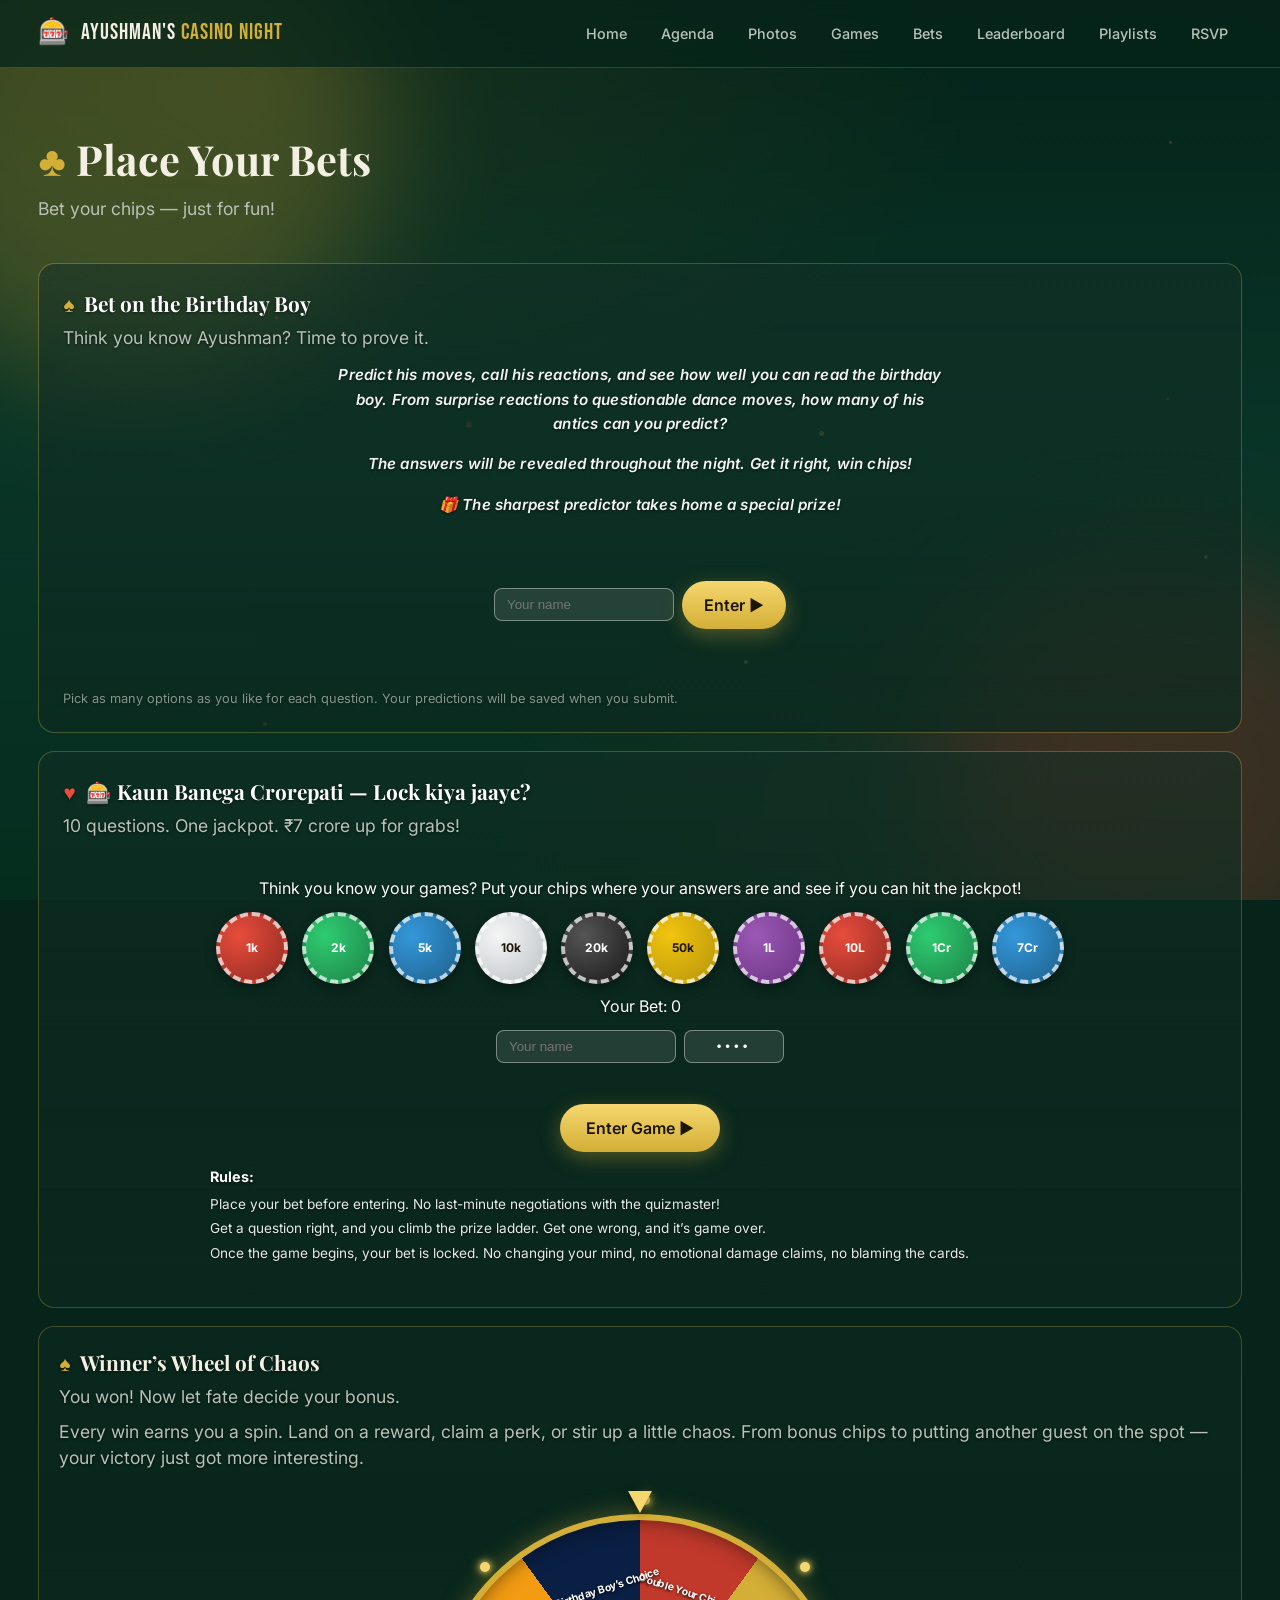
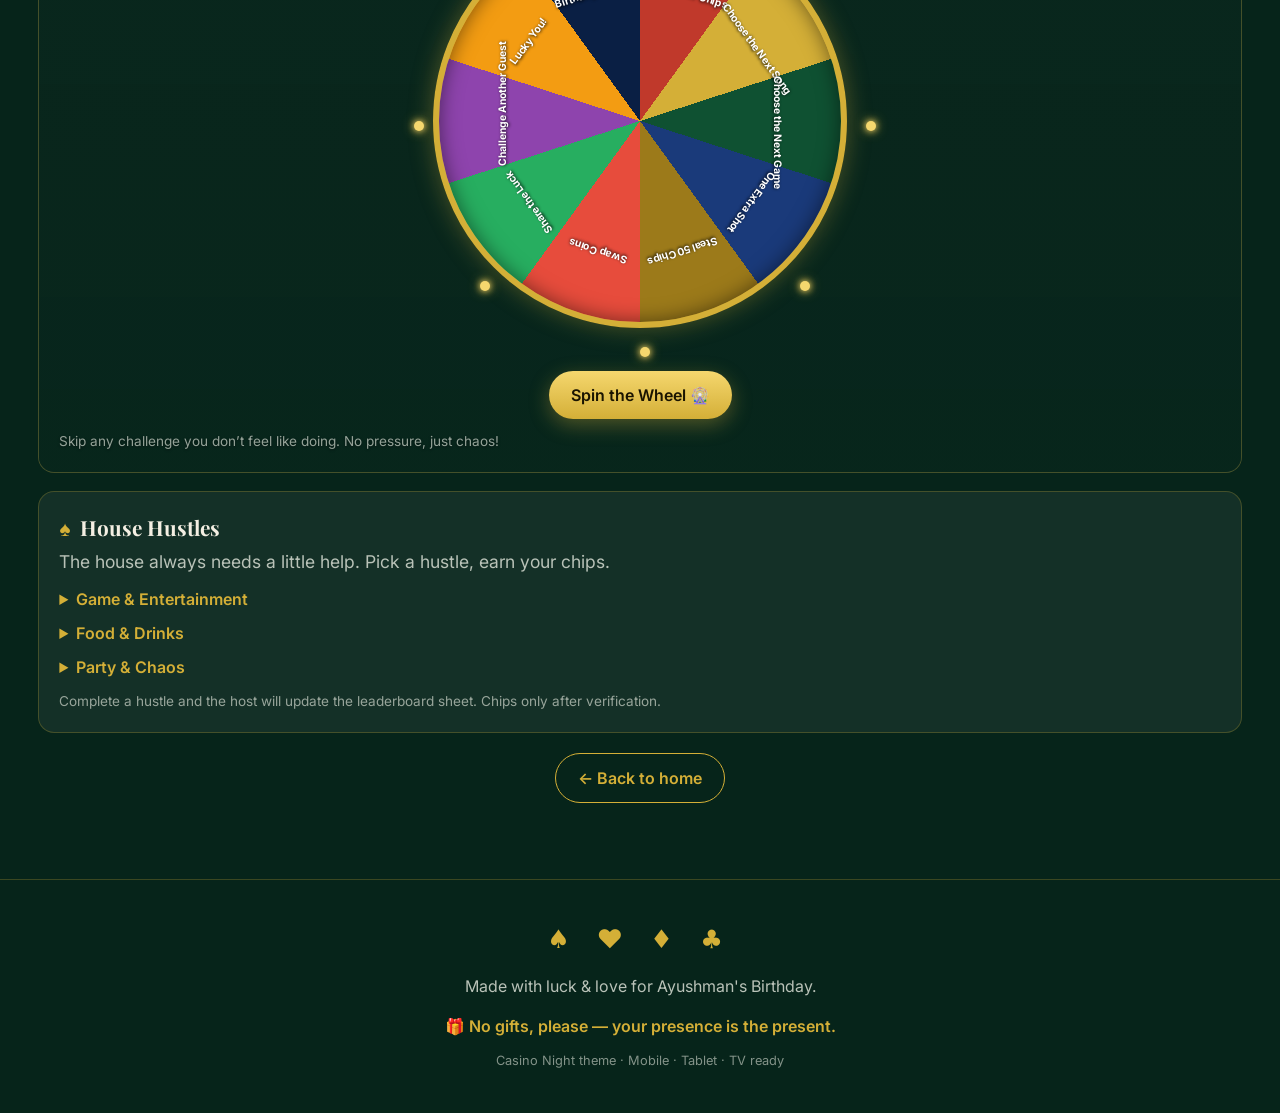
==== commit c79ad1d3: "Add House Hustles listing to bets page" ====
--- a/bets.html
+++ b/bets.html
@@ -32,7 +32,6 @@
       <a href="games.html" class="nav-link">Games</a>
       <a href="bets.html" class="nav-link">Bets</a>
       <a href="leaderboard.html" class="nav-link">Leaderboard</a>
-      <a href="house-hustles.html" class="nav-link">House Hustles</a>
       <a href="music.html" class="nav-link">Playlists</a>
       <a href="rsvp.html" class="nav-link">RSVP</a>
     </nav>
@@ -147,6 +146,41 @@
         </div>
       </div>
 
+      <div class="bet-block">
+        <h3 class="section-title" style="font-size:1.3rem;"><span class="suit">♠</span> House Hustles</h3>
+        <p class="section-sub">The house always needs a little help. Pick a hustle, earn your chips.</p>
+        <details style="margin-top:12px;">
+          <summary style="cursor:pointer;color:var(--gold);font-weight:600;">Game &amp; Entertainment</summary>
+          <ul class="bet-list" style="margin-top:8px;">
+            <li>🎰 Game Dealer — Host one complete party game. <strong>+20 chips</strong></li>
+            <li>🃏 Bet Boss — Host one betting round. <strong>+15 chips</strong></li>
+            <li>📊 Scorekeeper — Maintain the leaderboard for one game. <strong>+15 chips</strong></li>
+            <li>🎵 Music Dealer — Play 3 songs requested by guests. <strong>+15 chips</strong></li>
+            <li>💃 Dance Recruiter — Get 3 guests onto the dance floor. <strong>+20 chips</strong></li>
+          </ul>
+        </details>
+        <details style="margin-top:10px;">
+          <summary style="cursor:pointer;color:var(--gold);font-weight:600;">Food &amp; Drinks</summary>
+          <ul class="bet-list" style="margin-top:8px;">
+            <li>🍸 Mixologist — Prepare or serve 5 drinks. <strong>+20 chips</strong></li>
+            <li>🍕 Food Runner — Serve 5 food portions. <strong>+15 chips</strong></li>
+            <li>🥂 Cheers Captain — Organize one group toast. <strong>+15 chips</strong></li>
+            <li>🎂 Cake Crew — Help with the birthday cake moment. <strong>+25 chips</strong></li>
+          </ul>
+        </details>
+        <details style="margin-top:10px;">
+          <summary style="cursor:pointer;color:var(--gold);font-weight:600;">Party &amp; Chaos</summary>
+          <ul class="bet-list" style="margin-top:8px;">
+            <li>📸 Casino Paparazzi — Capture 5 fun candid photos. <strong>+20 chips</strong></li>
+            <li>🎈 Decor Dealer — Help set up or decorate one area. <strong>+15 chips</strong></li>
+            <li>🎉 Party Starter — Help organize one surprise or group activity. <strong>+20 chips</strong></li>
+            <li>🃏 Wildcard — Pitch and complete a helpful mini-task. <strong>+10 chips</strong></li>
+          </ul>
+        </details>
+        <p class="section-sub" style="margin-top:12px;font-size:0.85rem;opacity:0.8;">Complete a hustle and the host will update the leaderboard sheet. Chips only after verification.</p>
+      </div>
+
+
       <p class="more-link-wrap" style="margin-top:20px;"><a class="btn btn-outline" href="index.html">← Back to home</a></p>
     </section>
   </main>
@@ -170,6 +204,4 @@
   <script src="kbc.js"></script>
   <script src="birthday-bets.js"></script>
 </body>
-</html>
-
-      </div>+</html>
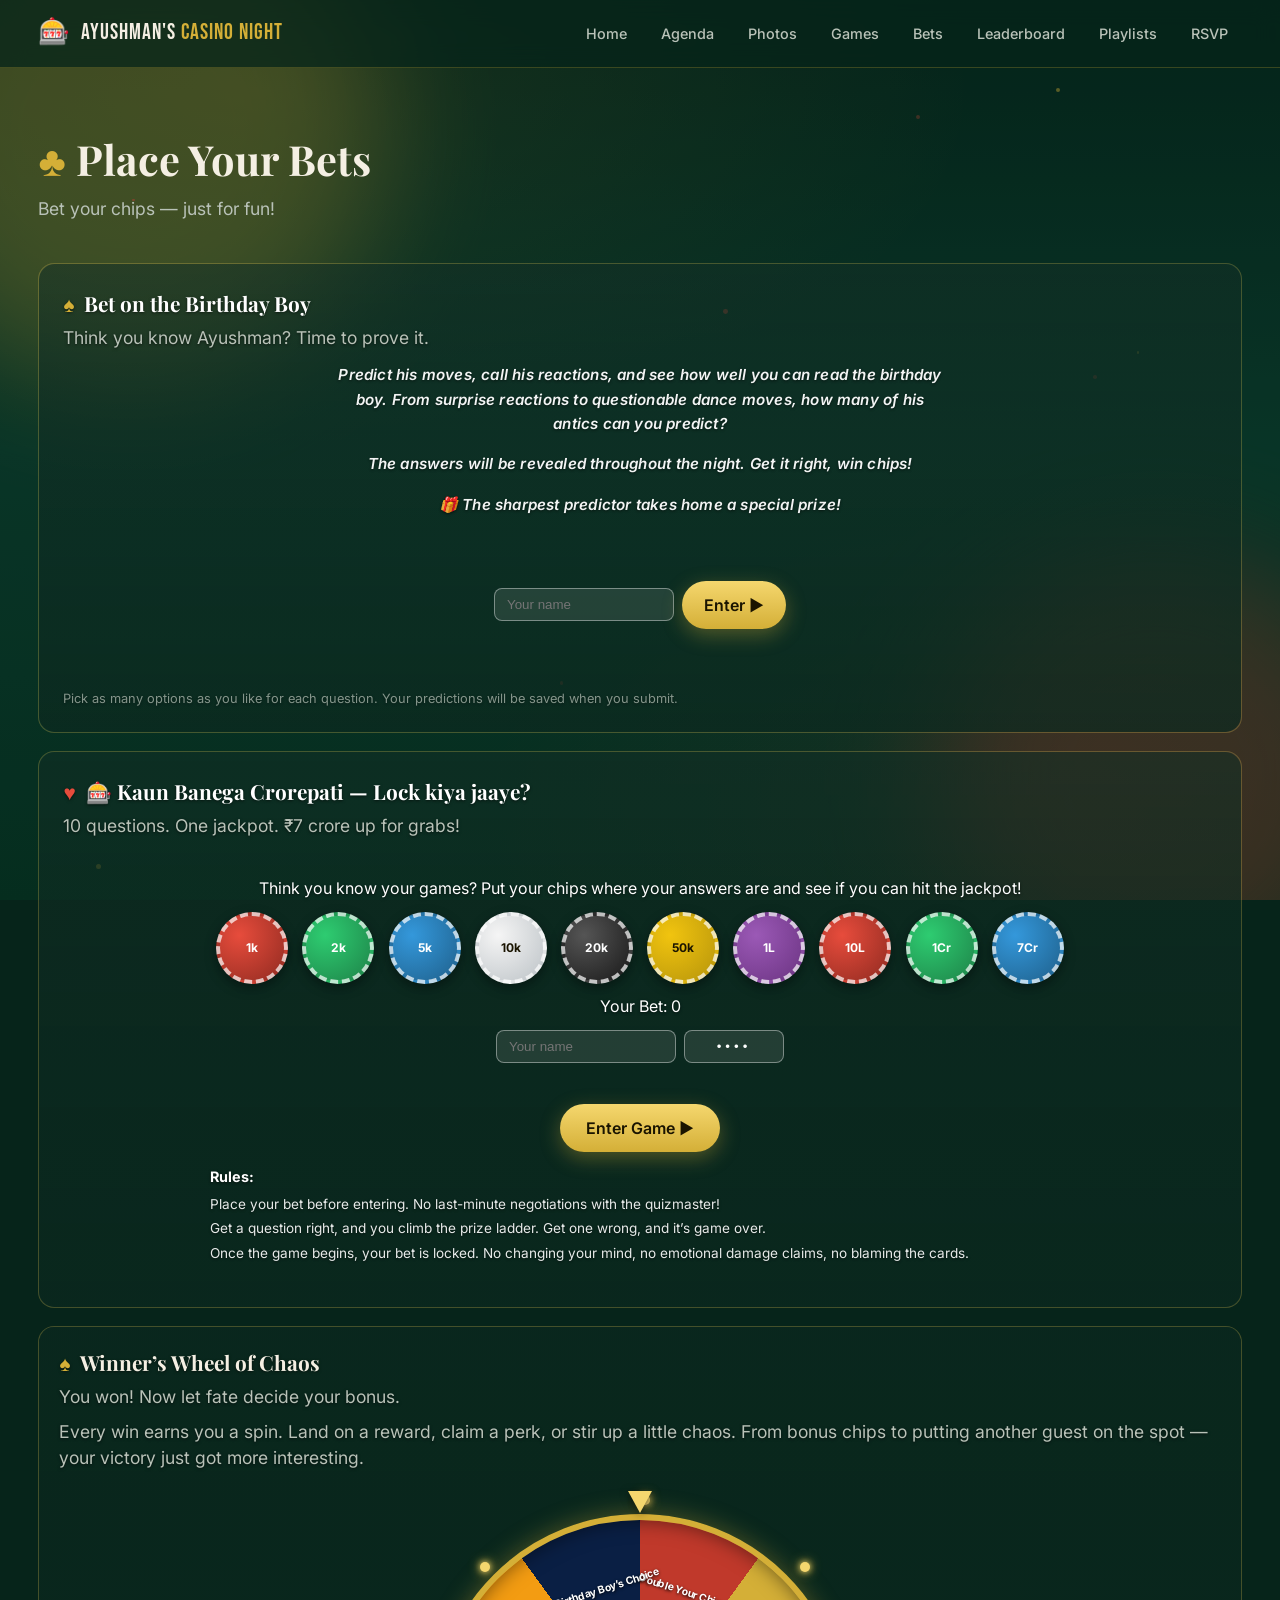
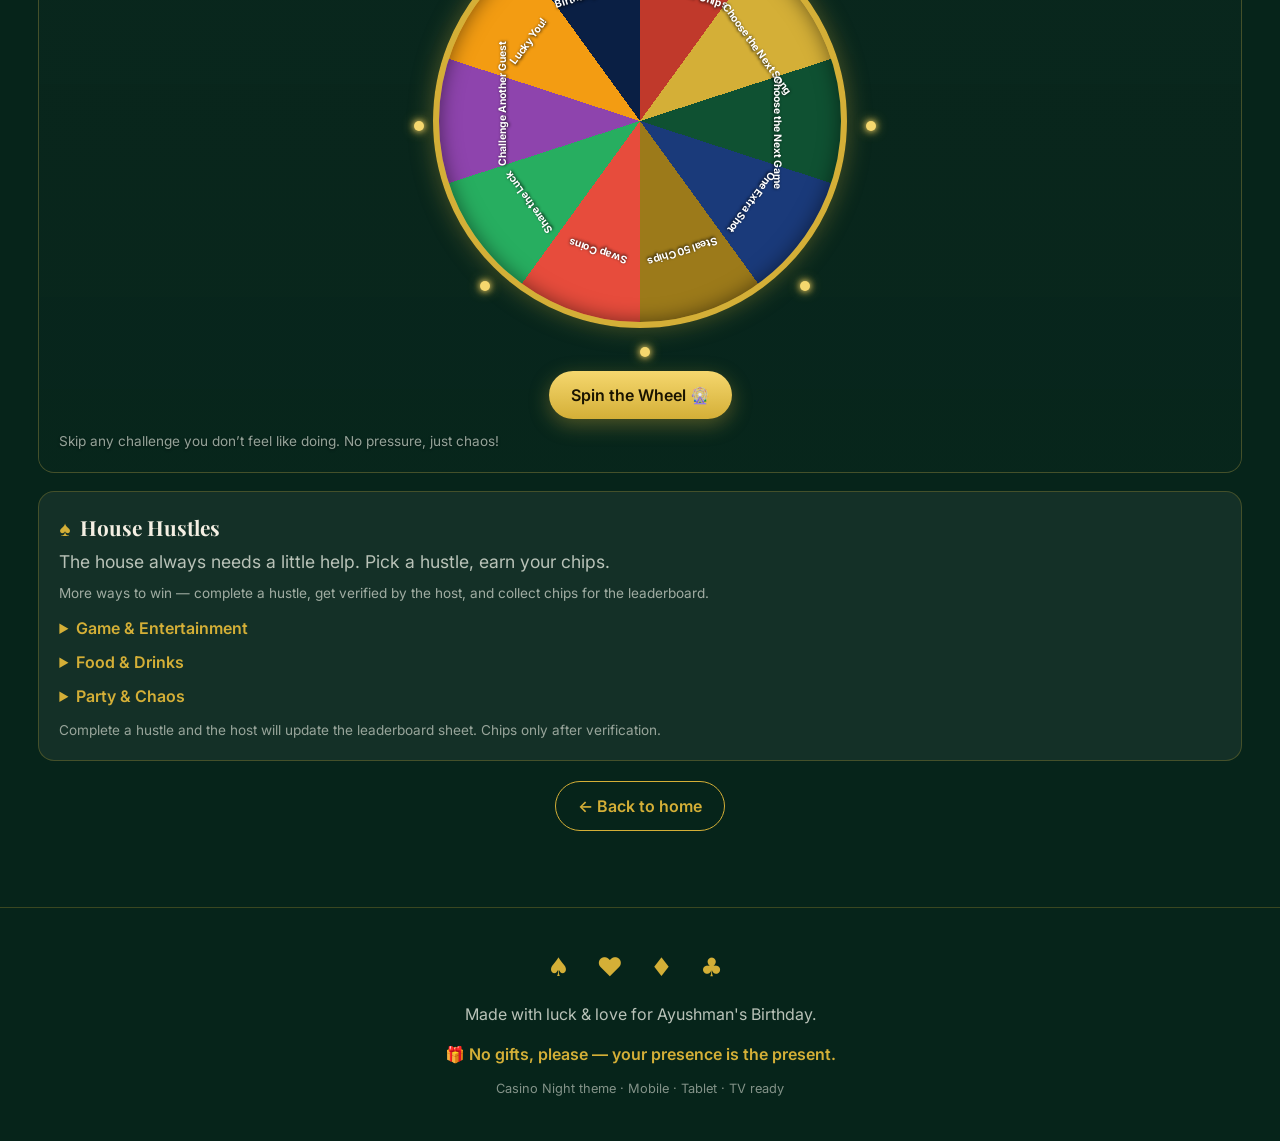
==== commit 65db16e2: "Add more ways to win note to House Hustles" ====
--- a/bets.html
+++ b/bets.html
@@ -149,6 +149,7 @@
       <div class="bet-block">
         <h3 class="section-title" style="font-size:1.3rem;"><span class="suit">♠</span> House Hustles</h3>
         <p class="section-sub">The house always needs a little help. Pick a hustle, earn your chips.</p>
+        <p class="section-sub" style="margin-top:8px;font-size:0.85rem;opacity:0.85;">More ways to win — complete a hustle, get verified by the host, and collect chips for the leaderboard.</p>
         <details style="margin-top:12px;">
           <summary style="cursor:pointer;color:var(--gold);font-weight:600;">Game &amp; Entertainment</summary>
           <ul class="bet-list" style="margin-top:8px;">
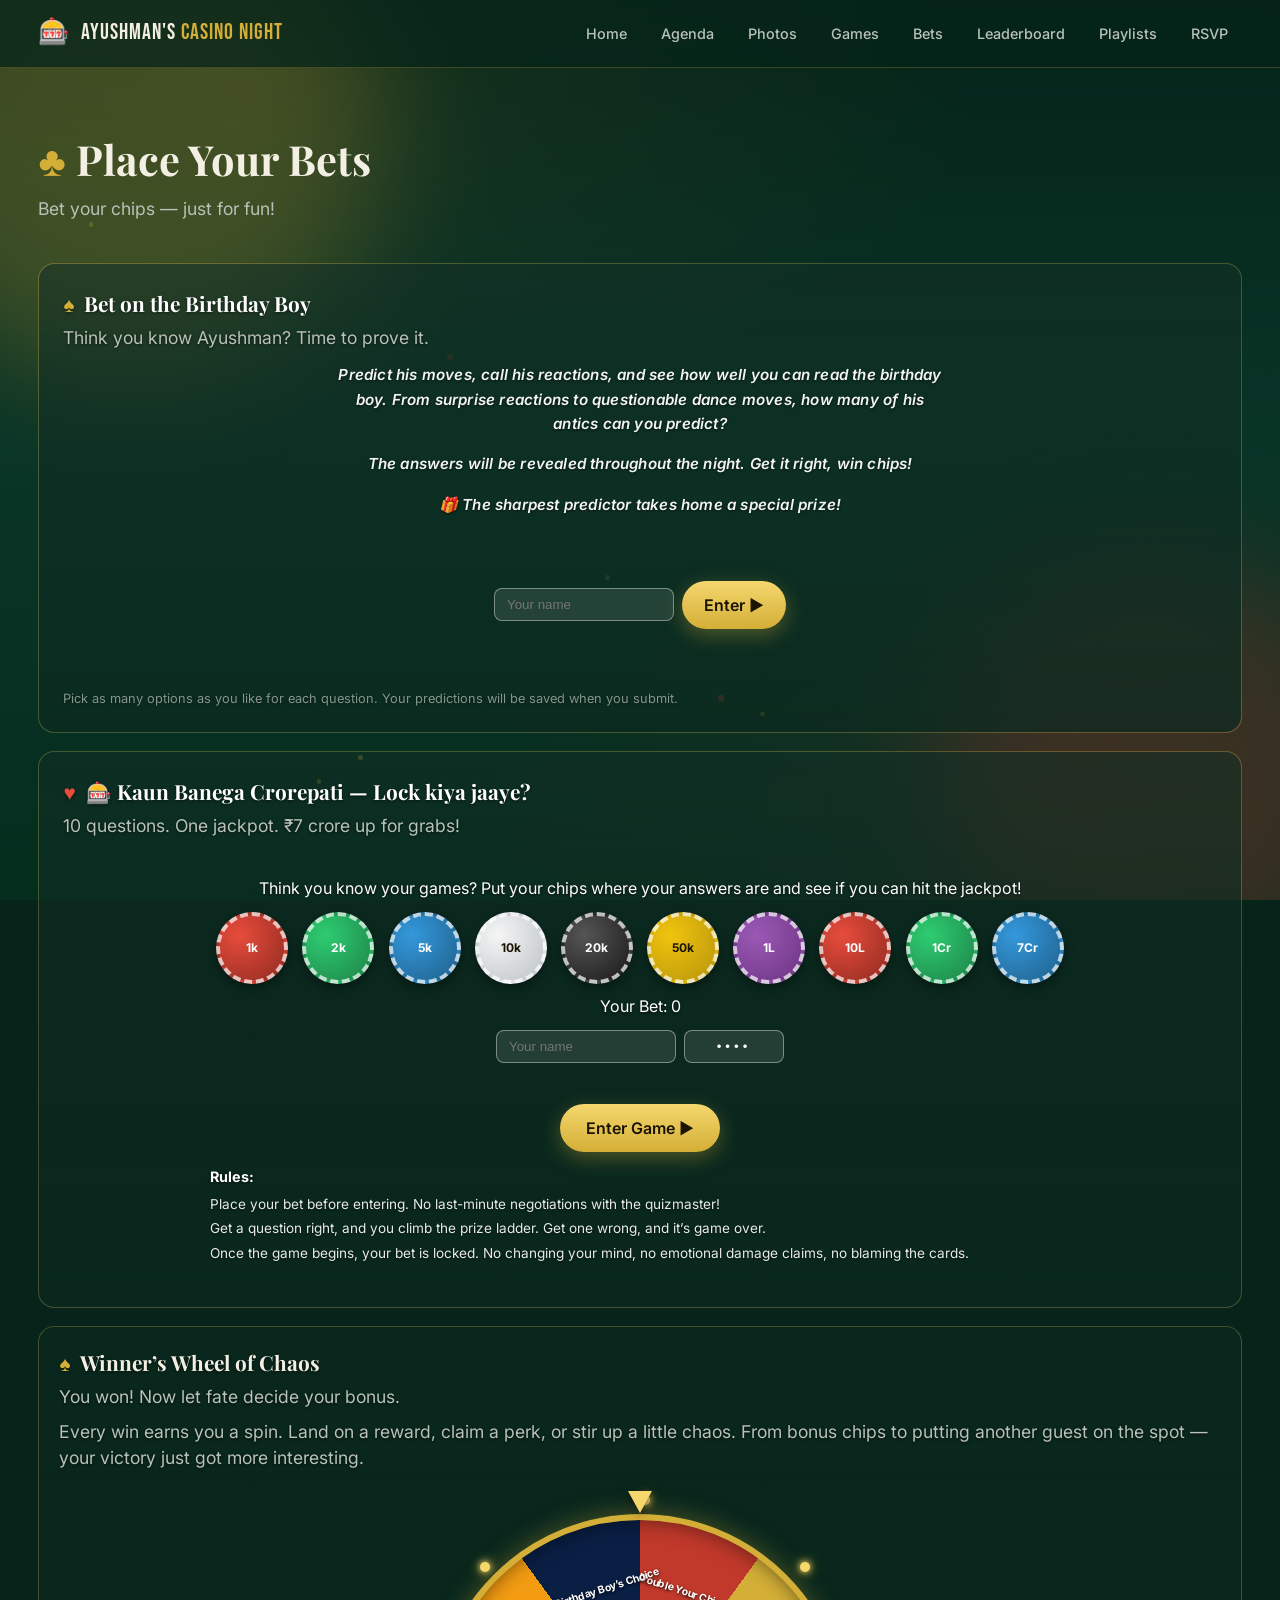
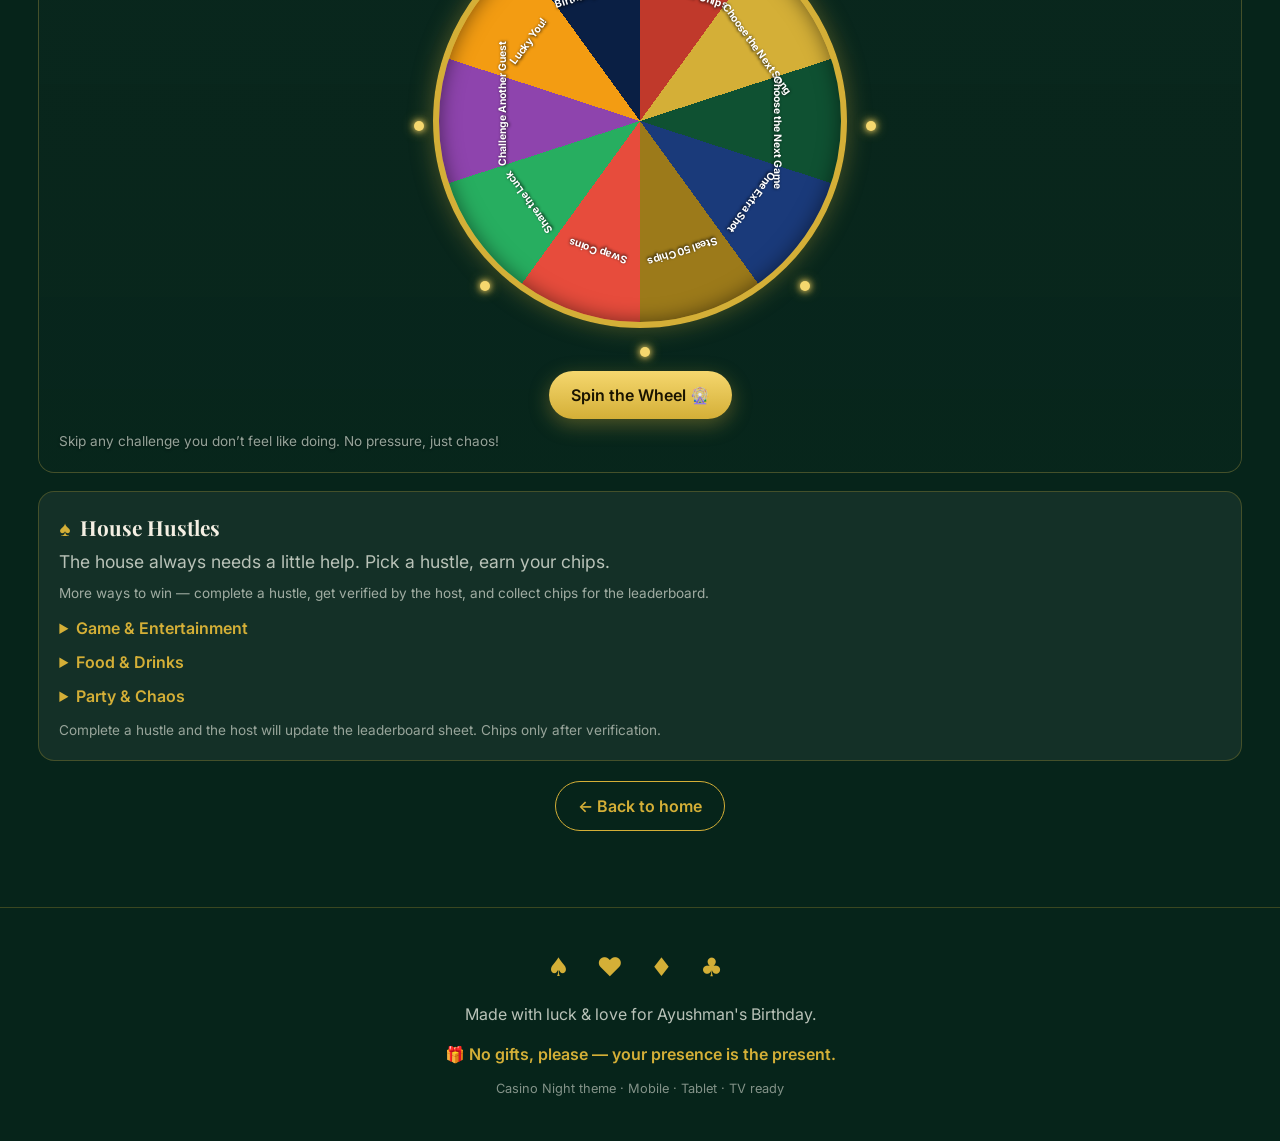
==== commit 1c73f8f9: "Style House Hustles rewards as gold badges" ====
--- a/bets.html
+++ b/bets.html
@@ -153,29 +153,29 @@
         <details style="margin-top:12px;">
           <summary style="cursor:pointer;color:var(--gold);font-weight:600;">Game &amp; Entertainment</summary>
           <ul class="bet-list" style="margin-top:8px;">
-            <li>🎰 Game Dealer — Host one complete party game. <strong>+20 chips</strong></li>
-            <li>🃏 Bet Boss — Host one betting round. <strong>+15 chips</strong></li>
-            <li>📊 Scorekeeper — Maintain the leaderboard for one game. <strong>+15 chips</strong></li>
-            <li>🎵 Music Dealer — Play 3 songs requested by guests. <strong>+15 chips</strong></li>
-            <li>💃 Dance Recruiter — Get 3 guests onto the dance floor. <strong>+20 chips</strong></li>
+            <li>🎰 Game Dealer — Host one complete party game. <span class="hh-reward">+20 chips</span></li>
+            <li>🃏 Bet Boss — Host one betting round. <span class="hh-reward">+15 chips</span></li>
+            <li>📊 Scorekeeper — Maintain the leaderboard for one game. <span class="hh-reward">+15 chips</span></li>
+            <li>🎵 Music Dealer — Play 3 songs requested by guests. <span class="hh-reward">+15 chips</span></li>
+            <li>💃 Dance Recruiter — Get 3 guests onto the dance floor. <span class="hh-reward">+20 chips</span></li>
           </ul>
         </details>
         <details style="margin-top:10px;">
           <summary style="cursor:pointer;color:var(--gold);font-weight:600;">Food &amp; Drinks</summary>
           <ul class="bet-list" style="margin-top:8px;">
-            <li>🍸 Mixologist — Prepare or serve 5 drinks. <strong>+20 chips</strong></li>
-            <li>🍕 Food Runner — Serve 5 food portions. <strong>+15 chips</strong></li>
-            <li>🥂 Cheers Captain — Organize one group toast. <strong>+15 chips</strong></li>
-            <li>🎂 Cake Crew — Help with the birthday cake moment. <strong>+25 chips</strong></li>
+            <li>🍸 Mixologist — Prepare or serve 5 drinks. <span class="hh-reward">+20 chips</span></li>
+            <li>🍕 Food Runner — Serve 5 food portions. <span class="hh-reward">+15 chips</span></li>
+            <li>🥂 Cheers Captain — Organize one group toast. <span class="hh-reward">+15 chips</span></li>
+            <li>🎂 Cake Crew — Help with the birthday cake moment. <span class="hh-reward">+25 chips</span></li>
           </ul>
         </details>
         <details style="margin-top:10px;">
           <summary style="cursor:pointer;color:var(--gold);font-weight:600;">Party &amp; Chaos</summary>
           <ul class="bet-list" style="margin-top:8px;">
-            <li>📸 Casino Paparazzi — Capture 5 fun candid photos. <strong>+20 chips</strong></li>
-            <li>🎈 Decor Dealer — Help set up or decorate one area. <strong>+15 chips</strong></li>
-            <li>🎉 Party Starter — Help organize one surprise or group activity. <strong>+20 chips</strong></li>
-            <li>🃏 Wildcard — Pitch and complete a helpful mini-task. <strong>+10 chips</strong></li>
+            <li>📸 Casino Paparazzi — Capture 5 fun candid photos. <span class="hh-reward">+20 chips</span></li>
+            <li>🎈 Decor Dealer — Help set up or decorate one area. <span class="hh-reward">+15 chips</span></li>
+            <li>🎉 Party Starter — Help organize one surprise or group activity. <span class="hh-reward">+20 chips</span></li>
+            <li>🃏 Wildcard — Pitch and complete a helpful mini-task. <span class="hh-reward">+10 chips</span></li>
           </ul>
         </details>
         <p class="section-sub" style="margin-top:12px;font-size:0.85rem;opacity:0.8;">Complete a hustle and the host will update the leaderboard sheet. Chips only after verification.</p>
--- a/styles.css
+++ b/styles.css
@@ -515,6 +515,18 @@
 .bet-selected { color: var(--muted); margin: 8px 0; }
 .bet-result { font-family: var(--font-display); font-size: 1.3rem; color: var(--gold); margin-top: 12px; min-height: 1.4em; }
 
+.hh-reward {
+  display: inline-block;
+  margin-left: 6px;
+  padding: 2px 8px;
+  border-radius: 999px;
+  background: linear-gradient(135deg, var(--gold), var(--gold-bright));
+  color: #1a1400;
+  font-weight: 700;
+  font-size: 0.75rem;
+  vertical-align: middle;
+  box-shadow: 0 2px 6px rgba(212,175,55,0.35);
+}
 .more-link-wrap { text-align: center; margin-top: 24px; }
 
 .agenda-clickable { cursor: pointer; }
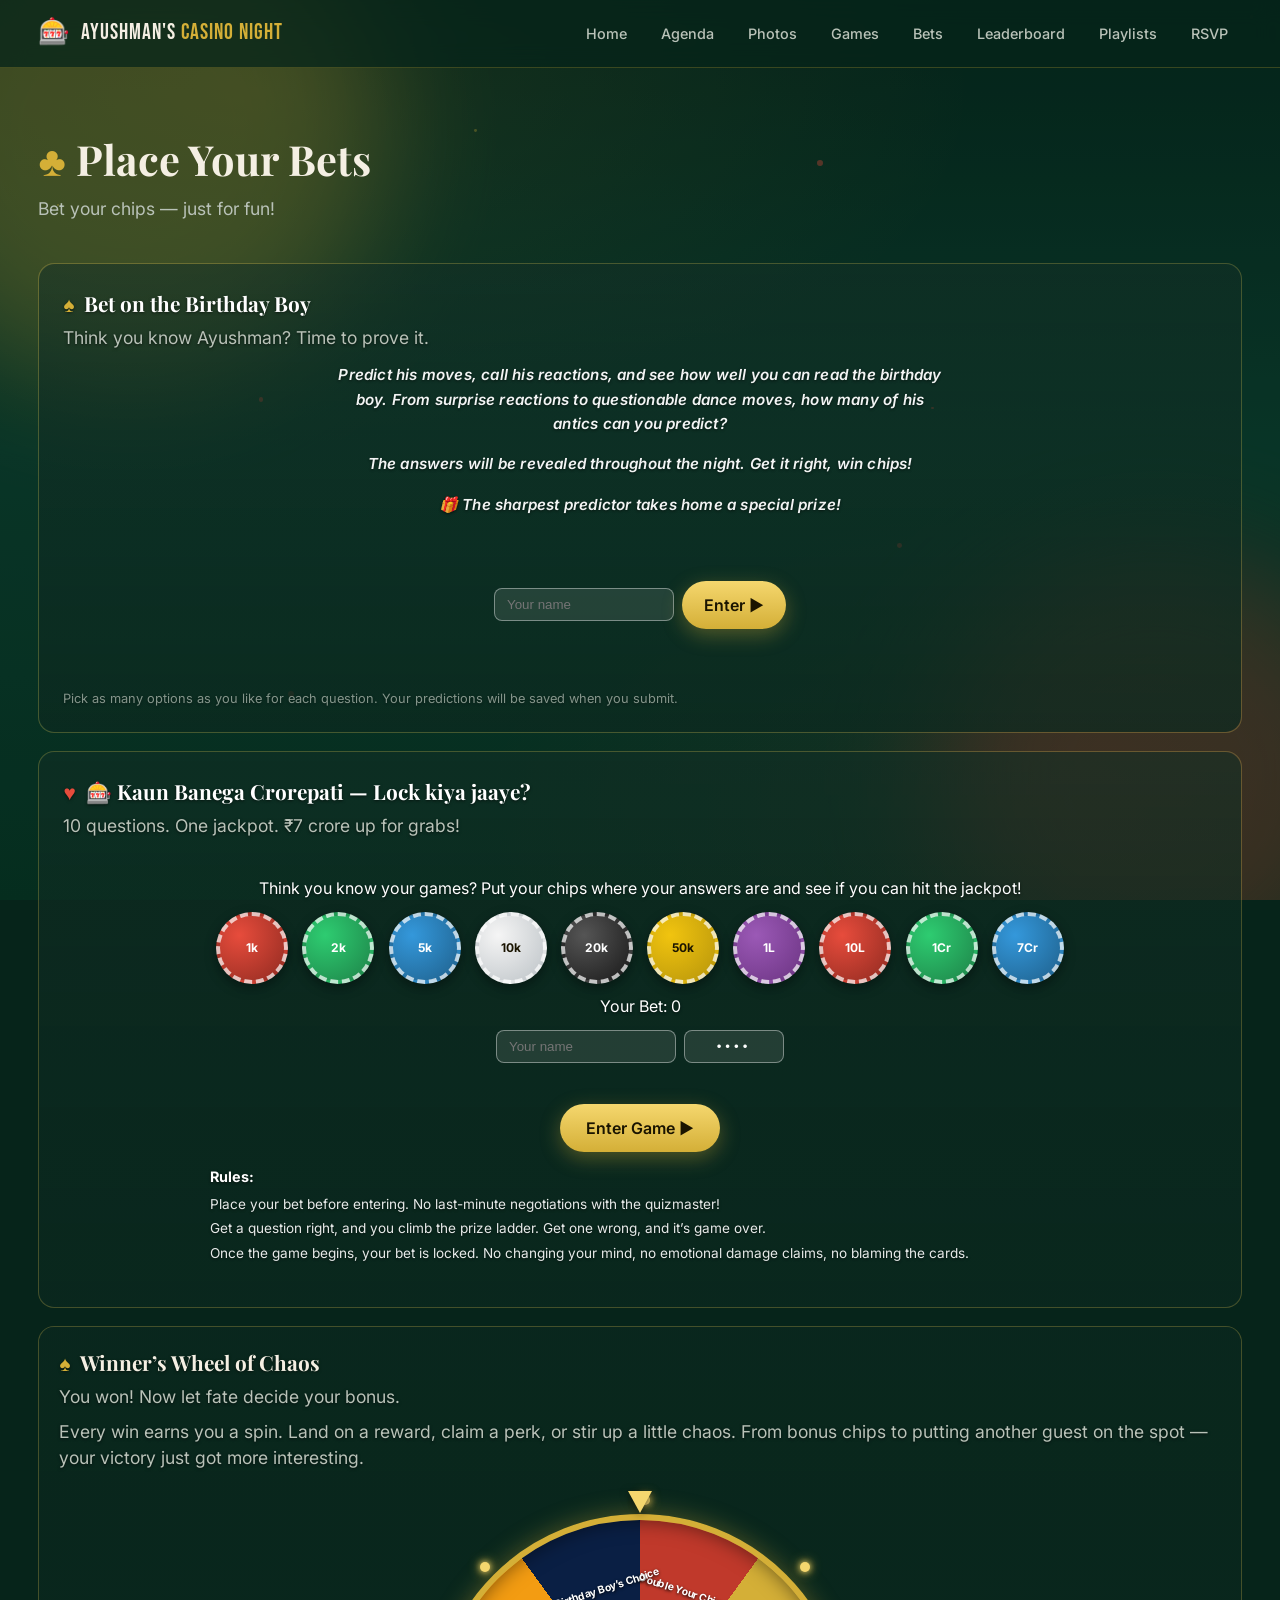
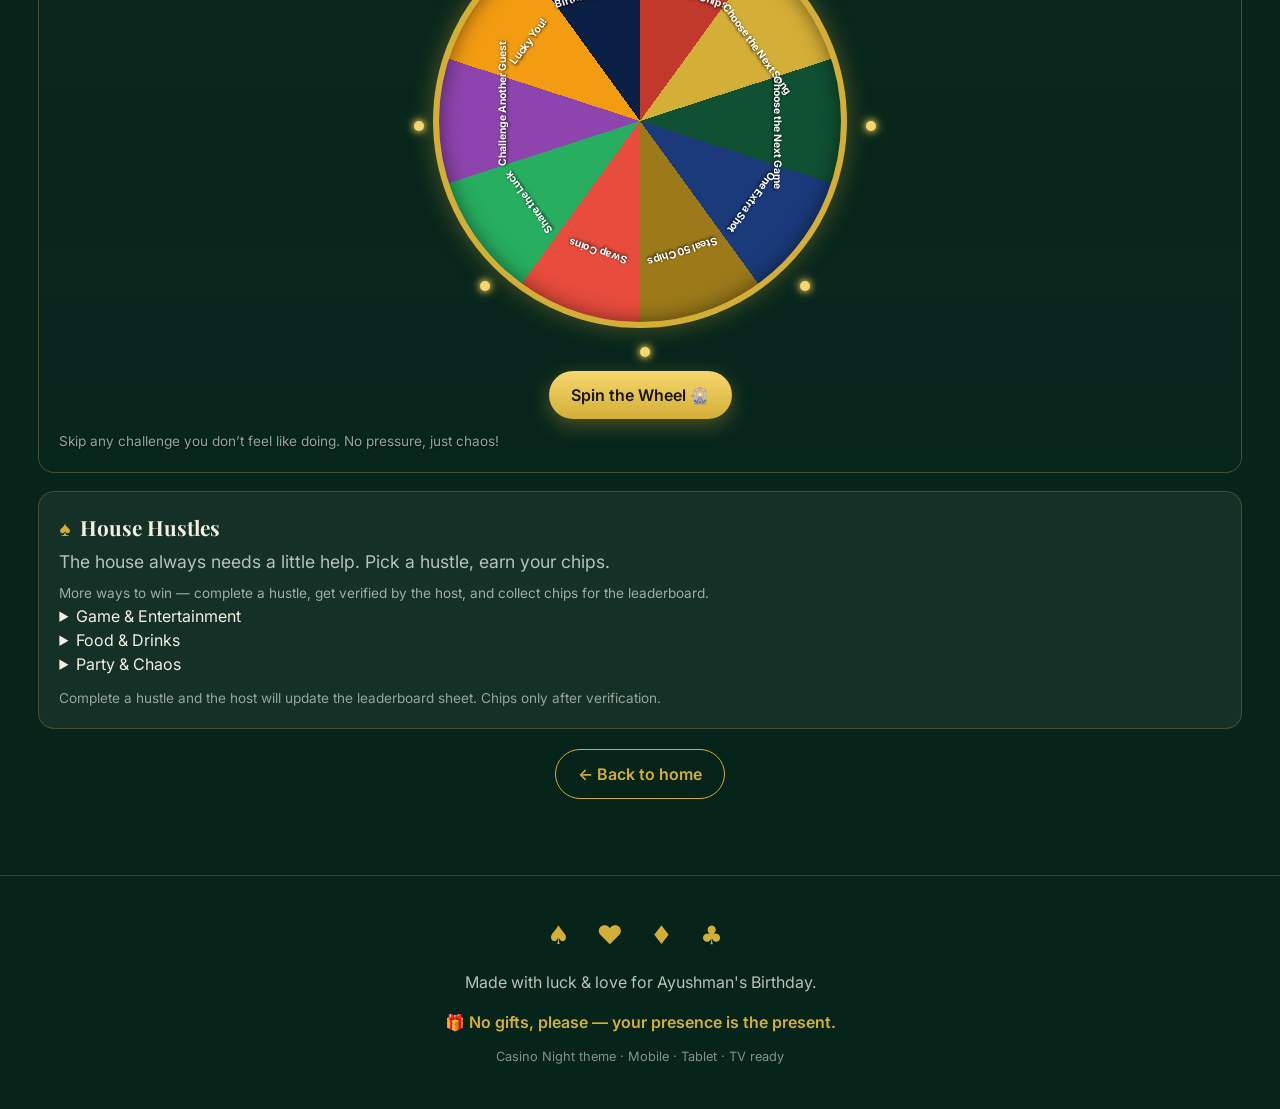
==== commit 92a5cef7: "Improve House Hustles UI with styled collapsible cards" ====
--- a/bets.html
+++ b/bets.html
@@ -150,8 +150,8 @@
         <h3 class="section-title" style="font-size:1.3rem;"><span class="suit">♠</span> House Hustles</h3>
         <p class="section-sub">The house always needs a little help. Pick a hustle, earn your chips.</p>
         <p class="section-sub" style="margin-top:8px;font-size:0.85rem;opacity:0.85;">More ways to win — complete a hustle, get verified by the host, and collect chips for the leaderboard.</p>
-        <details style="margin-top:12px;">
-          <summary style="cursor:pointer;color:var(--gold);font-weight:600;">Game &amp; Entertainment</summary>
+        <details class="hh-cat">
+          <summary class="hh-cat-title">Game &amp; Entertainment</summary>
           <ul class="bet-list" style="margin-top:8px;">
             <li>🎰 Game Dealer — Host one complete party game. <span class="hh-reward">+20 chips</span></li>
             <li>🃏 Bet Boss — Host one betting round. <span class="hh-reward">+15 chips</span></li>
@@ -160,8 +160,8 @@
             <li>💃 Dance Recruiter — Get 3 guests onto the dance floor. <span class="hh-reward">+20 chips</span></li>
           </ul>
         </details>
-        <details style="margin-top:10px;">
-          <summary style="cursor:pointer;color:var(--gold);font-weight:600;">Food &amp; Drinks</summary>
+        <details class="hh-cat">
+          <summary class="hh-cat-title">Food &amp; Drinks</summary>
           <ul class="bet-list" style="margin-top:8px;">
             <li>🍸 Mixologist — Prepare or serve 5 drinks. <span class="hh-reward">+20 chips</span></li>
             <li>🍕 Food Runner — Serve 5 food portions. <span class="hh-reward">+15 chips</span></li>
@@ -169,8 +169,8 @@
             <li>🎂 Cake Crew — Help with the birthday cake moment. <span class="hh-reward">+25 chips</span></li>
           </ul>
         </details>
-        <details style="margin-top:10px;">
-          <summary style="cursor:pointer;color:var(--gold);font-weight:600;">Party &amp; Chaos</summary>
+        <details class="hh-cat">
+          <summary class="hh-cat-title">Party &amp; Chaos</summary>
           <ul class="bet-list" style="margin-top:8px;">
             <li>📸 Casino Paparazzi — Capture 5 fun candid photos. <span class="hh-reward">+20 chips</span></li>
             <li>🎈 Decor Dealer — Help set up or decorate one area. <span class="hh-reward">+15 chips</span></li>
--- a/styles.css
+++ b/styles.css
@@ -729,6 +729,40 @@
 }
 @media (orientation: landscape) and (max-height: 500px) {
   .hero { min-height: auto; padding-top: 20px; padding-bottom: 20px; }
+/* ---------- House Hustles ---------- */
+.hh-cat {
+  background: var(--card);
+  border: 1px solid var(--card-border);
+  border-radius: var(--radius);
+  padding: 12px 16px;
+  margin-top: 12px;
+  transition: border-color .2s, background .2s;
+}
+.hh-cat:hover { border-color: var(--gold); }
+.hh-cat[open] { background: rgba(255,255,255,0.08); }
+.hh-cat-title {
+  cursor: pointer;
+  color: var(--gold);
+  font-weight: 600;
+  font-size: clamp(0.9rem, 1.8vw, 1.05rem);
+  list-style: none;
+}
+.hh-cat-title::-webkit-details-marker { display: none; }
+.hh-cat-title::before { content: "▸ "; color: var(--gold-bright); }
+.hh-cat[open] .hh-cat-title::before { content: "▾ "; }
+.hh-cat .bet-list { margin-top: 10px; }
+.hh-cat .bet-list li {
+  padding: 8px 10px;
+  border-radius: 8px;
+  background: rgba(255,255,255,0.04);
+  border: 1px solid rgba(212,175,55,0.15);
+  margin-bottom: 6px;
+  display: flex;
+  align-items: center;
+  justify-content: space-between;
+  gap: 8px;
+  font-size: clamp(0.8rem, 1.6vw, 0.95rem);
+}
   .hero-chips { display: none; }
 }
 @media (min-aspect-ratio: 21/9) {
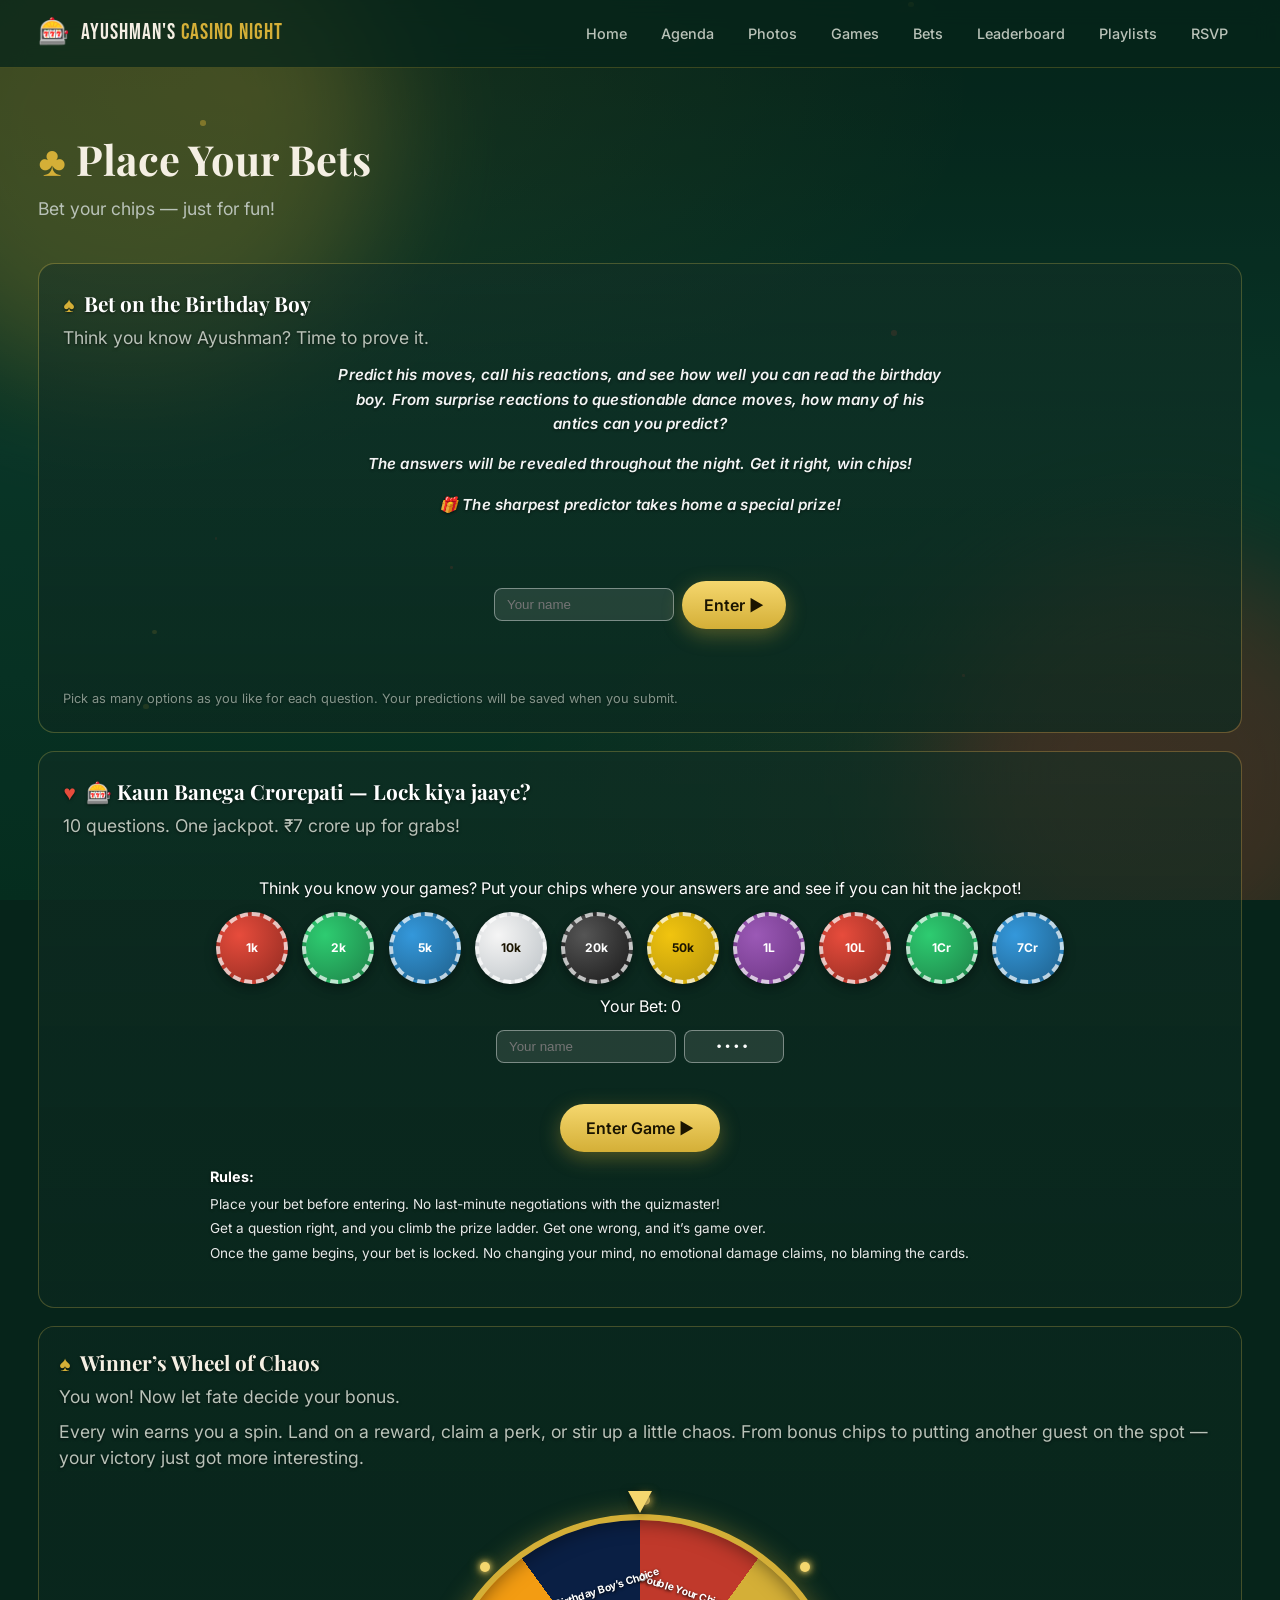
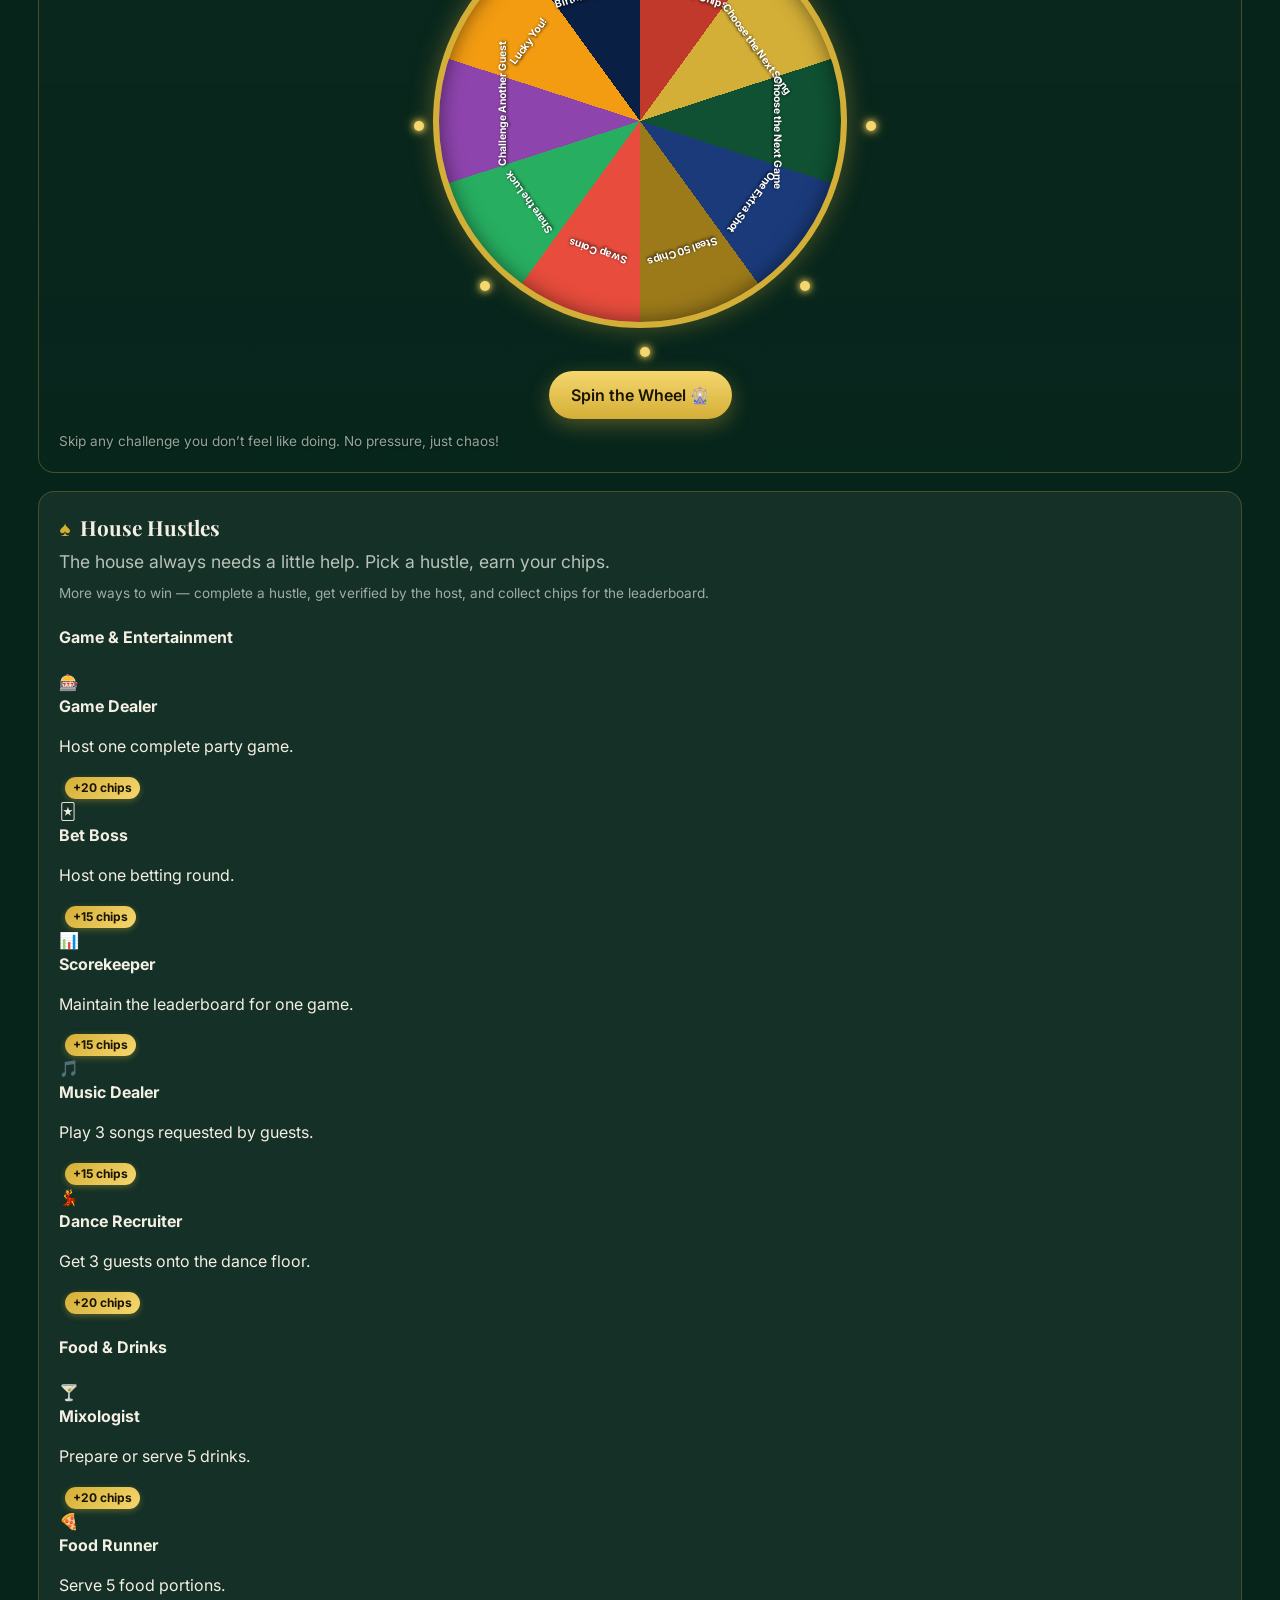
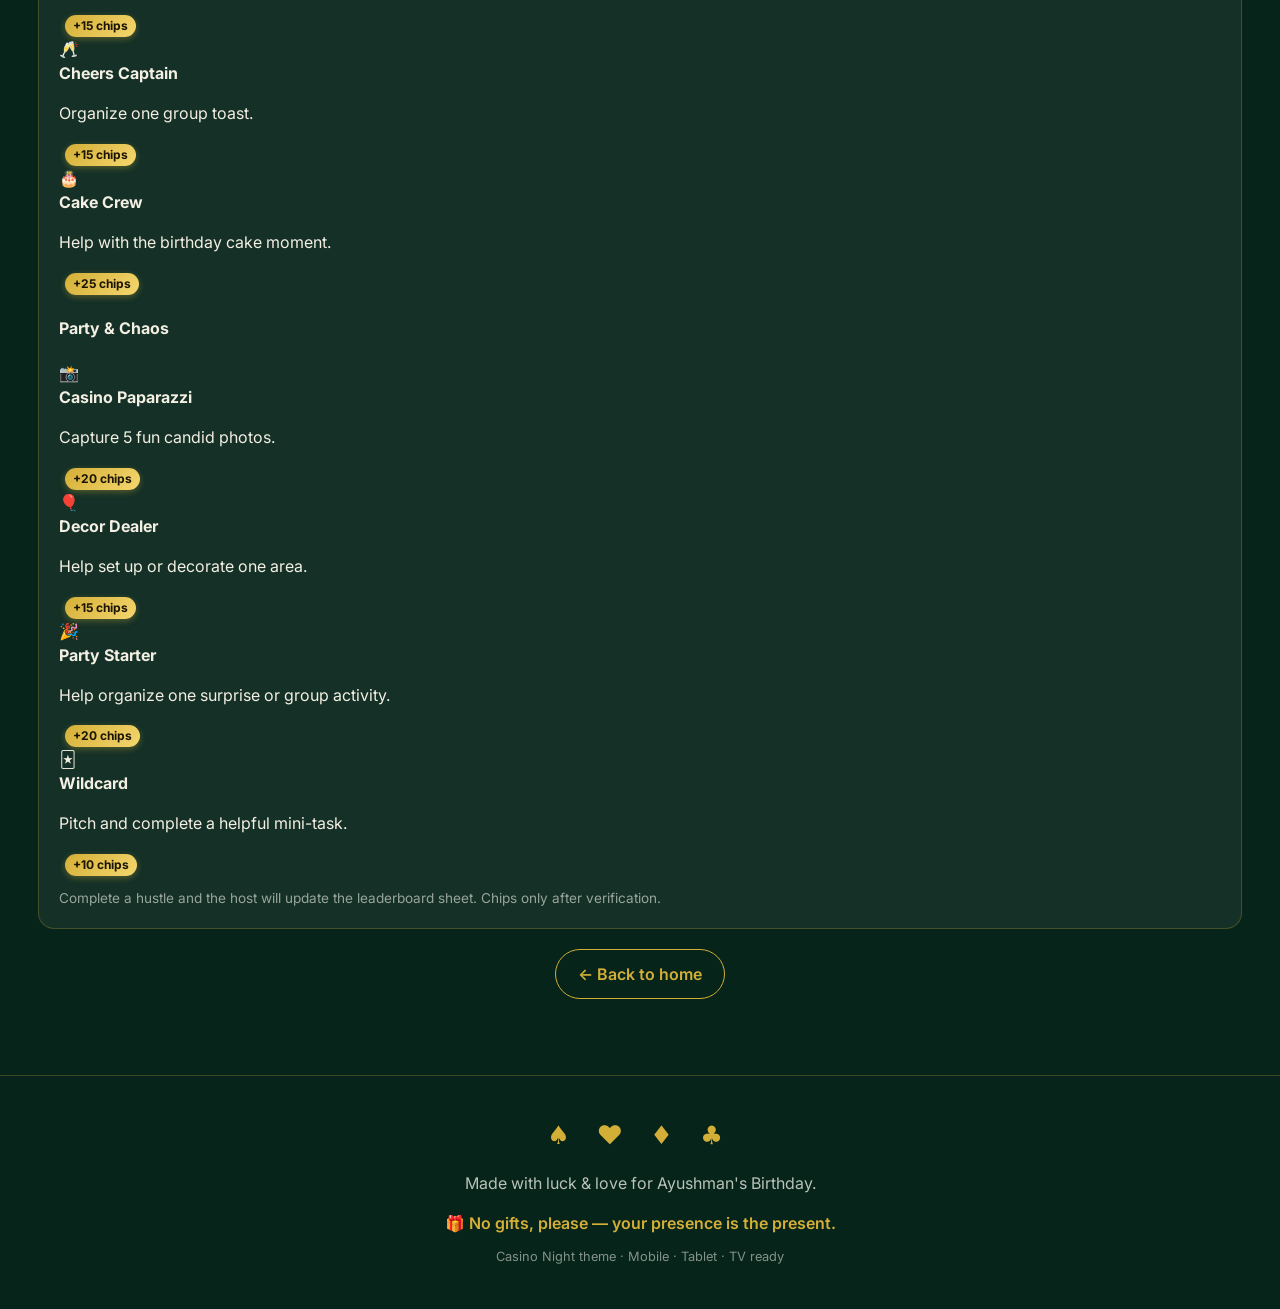
==== commit 21a70b5a: "Redesign House Hustles as modern card grid" ====
--- a/bets.html
+++ b/bets.html
@@ -146,38 +146,38 @@
         </div>
       </div>
 
-      <div class="bet-block">
+      <div class="bet-block hh-modern">
         <h3 class="section-title" style="font-size:1.3rem;"><span class="suit">♠</span> House Hustles</h3>
         <p class="section-sub">The house always needs a little help. Pick a hustle, earn your chips.</p>
         <p class="section-sub" style="margin-top:8px;font-size:0.85rem;opacity:0.85;">More ways to win — complete a hustle, get verified by the host, and collect chips for the leaderboard.</p>
-        <details class="hh-cat">
-          <summary class="hh-cat-title">Game &amp; Entertainment</summary>
-          <ul class="bet-list" style="margin-top:8px;">
-            <li>🎰 Game Dealer — Host one complete party game. <span class="hh-reward">+20 chips</span></li>
-            <li>🃏 Bet Boss — Host one betting round. <span class="hh-reward">+15 chips</span></li>
-            <li>📊 Scorekeeper — Maintain the leaderboard for one game. <span class="hh-reward">+15 chips</span></li>
-            <li>🎵 Music Dealer — Play 3 songs requested by guests. <span class="hh-reward">+15 chips</span></li>
-            <li>💃 Dance Recruiter — Get 3 guests onto the dance floor. <span class="hh-reward">+20 chips</span></li>
-          </ul>
-        </details>
-        <details class="hh-cat">
-          <summary class="hh-cat-title">Food &amp; Drinks</summary>
-          <ul class="bet-list" style="margin-top:8px;">
-            <li>🍸 Mixologist — Prepare or serve 5 drinks. <span class="hh-reward">+20 chips</span></li>
-            <li>🍕 Food Runner — Serve 5 food portions. <span class="hh-reward">+15 chips</span></li>
-            <li>🥂 Cheers Captain — Organize one group toast. <span class="hh-reward">+15 chips</span></li>
-            <li>🎂 Cake Crew — Help with the birthday cake moment. <span class="hh-reward">+25 chips</span></li>
-          </ul>
-        </details>
-        <details class="hh-cat">
-          <summary class="hh-cat-title">Party &amp; Chaos</summary>
-          <ul class="bet-list" style="margin-top:8px;">
-            <li>📸 Casino Paparazzi — Capture 5 fun candid photos. <span class="hh-reward">+20 chips</span></li>
-            <li>🎈 Decor Dealer — Help set up or decorate one area. <span class="hh-reward">+15 chips</span></li>
-            <li>🎉 Party Starter — Help organize one surprise or group activity. <span class="hh-reward">+20 chips</span></li>
-            <li>🃏 Wildcard — Pitch and complete a helpful mini-task. <span class="hh-reward">+10 chips</span></li>
-          </ul>
-        </details>
+
+        <div class="hh-grid">
+          <div class="hh-cat-modern">
+            <h4 class="hh-cat-title-modern">Game &amp; Entertainment</h4>
+            <div class="hh-task"><span class="hh-icon">🎰</span><div class="hh-info"><strong>Game Dealer</strong><p>Host one complete party game.</p></div><span class="hh-reward">+20 chips</span></div>
+            <div class="hh-task"><span class="hh-icon">🃏</span><div class="hh-info"><strong>Bet Boss</strong><p>Host one betting round.</p></div><span class="hh-reward">+15 chips</span></div>
+            <div class="hh-task"><span class="hh-icon">📊</span><div class="hh-info"><strong>Scorekeeper</strong><p>Maintain the leaderboard for one game.</p></div><span class="hh-reward">+15 chips</span></div>
+            <div class="hh-task"><span class="hh-icon">🎵</span><div class="hh-info"><strong>Music Dealer</strong><p>Play 3 songs requested by guests.</p></div><span class="hh-reward">+15 chips</span></div>
+            <div class="hh-task"><span class="hh-icon">💃</span><div class="hh-info"><strong>Dance Recruiter</strong><p>Get 3 guests onto the dance floor.</p></div><span class="hh-reward">+20 chips</span></div>
+          </div>
+
+          <div class="hh-cat-modern">
+            <h4 class="hh-cat-title-modern">Food &amp; Drinks</h4>
+            <div class="hh-task"><span class="hh-icon">🍸</span><div class="hh-info"><strong>Mixologist</strong><p>Prepare or serve 5 drinks.</p></div><span class="hh-reward">+20 chips</span></div>
+            <div class="hh-task"><span class="hh-icon">🍕</span><div class="hh-info"><strong>Food Runner</strong><p>Serve 5 food portions.</p></div><span class="hh-reward">+15 chips</span></div>
+            <div class="hh-task"><span class="hh-icon">🥂</span><div class="hh-info"><strong>Cheers Captain</strong><p>Organize one group toast.</p></div><span class="hh-reward">+15 chips</span></div>
+            <div class="hh-task"><span class="hh-icon">🎂</span><div class="hh-info"><strong>Cake Crew</strong><p>Help with the birthday cake moment.</p></div><span class="hh-reward">+25 chips</span></div>
+          </div>
+
+          <div class="hh-cat-modern">
+            <h4 class="hh-cat-title-modern">Party &amp; Chaos</h4>
+            <div class="hh-task"><span class="hh-icon">📸</span><div class="hh-info"><strong>Casino Paparazzi</strong><p>Capture 5 fun candid photos.</p></div><span class="hh-reward">+20 chips</span></div>
+            <div class="hh-task"><span class="hh-icon">🎈</span><div class="hh-info"><strong>Decor Dealer</strong><p>Help set up or decorate one area.</p></div><span class="hh-reward">+15 chips</span></div>
+            <div class="hh-task"><span class="hh-icon">🎉</span><div class="hh-info"><strong>Party Starter</strong><p>Help organize one surprise or group activity.</p></div><span class="hh-reward">+20 chips</span></div>
+            <div class="hh-task"><span class="hh-icon">🃏</span><div class="hh-info"><strong>Wildcard</strong><p>Pitch and complete a helpful mini-task.</p></div><span class="hh-reward">+10 chips</span></div>
+          </div>
+        </div>
+
         <p class="section-sub" style="margin-top:12px;font-size:0.85rem;opacity:0.8;">Complete a hustle and the host will update the leaderboard sheet. Chips only after verification.</p>
       </div>
 
--- a/styles.css
+++ b/styles.css
@@ -729,6 +729,77 @@
 }
 @media (orientation: landscape) and (max-height: 500px) {
   .hero { min-height: auto; padding-top: 20px; padding-bottom: 20px; }
+/* ---------- House Hustles (modern) ---------- */
+.hh-modern {
+  background: linear-gradient(180deg, rgba(255,255,255,0.06), rgba(255,255,255,0.02));
+  border: 1px solid var(--card-border);
+  border-radius: var(--radius);
+  padding: 20px;
+}
+.hh-grid {
+  display: grid;
+  grid-template-columns: repeat(auto-fit, minmax(260px, 1fr));
+  gap: 16px;
+  margin-top: 16px;
+}
+.hh-cat-modern {
+  background: rgba(255,255,255,0.04);
+  border: 1px solid rgba(212,175,55,0.2);
+  border-radius: var(--radius);
+  padding: 16px;
+}
+.hh-cat-title-modern {
+  font-family: var(--font-display);
+  font-size: clamp(1rem, 2vw, 1.2rem);
+  color: var(--gold);
+  margin: 0 0 12px;
+  padding-bottom: 8px;
+  border-bottom: 1px solid rgba(212,175,55,0.25);
+}
+.hh-task {
+  display: flex;
+  align-items: center;
+  gap: 12px;
+  padding: 10px 12px;
+  margin-bottom: 8px;
+  background: rgba(255,255,255,0.03);
+  border: 1px solid rgba(212,175,55,0.12);
+  border-radius: 10px;
+  transition: transform .15s ease, border-color .15s, background .15s;
+}
+.hh-task:hover {
+  transform: translateY(-2px);
+  border-color: var(--gold);
+  background: rgba(212,175,55,0.06);
+}
+.hh-icon {
+  font-size: clamp(1.4rem, 2.5vw, 1.8rem);
+  flex-shrink: 0;
+}
+.hh-info { flex: 1; min-width: 0; }
+.hh-info strong {
+  display: block;
+  color: var(--gold);
+  font-size: clamp(0.9rem, 1.6vw, 1rem);
+  margin-bottom: 2px;
+}
+.hh-info p {
+  margin: 0;
+  font-size: clamp(0.75rem, 1.3vw, 0.85rem);
+  color: var(--muted);
+  line-height: 1.3;
+}
+.hh-reward {
+  flex-shrink: 0;
+  padding: 4px 10px;
+  border-radius: 999px;
+  background: linear-gradient(135deg, var(--gold), var(--gold-bright));
+  color: #1a1400;
+  font-weight: 700;
+  font-size: clamp(0.7rem, 1.2vw, 0.8rem);
+  box-shadow: 0 2px 6px rgba(212,175,55,0.35);
+  white-space: nowrap;
+}
 /* ---------- House Hustles ---------- */
 .hh-cat {
   background: var(--card);
@@ -746,10 +817,17 @@
   font-weight: 600;
   font-size: clamp(0.9rem, 1.8vw, 1.05rem);
   list-style: none;
+  display: flex;
+  align-items: center;
+  justify-content: space-between;
+  padding: 8px 12px;
+  background: rgba(212,175,55,0.08);
+  border: 1px solid rgba(212,175,55,0.3);
+  border-radius: 8px;
 }
 .hh-cat-title::-webkit-details-marker { display: none; }
-.hh-cat-title::before { content: "▸ "; color: var(--gold-bright); }
-.hh-cat[open] .hh-cat-title::before { content: "▾ "; }
+.hh-cat-title::after { content: "▾"; color: var(--gold-bright); font-size: 0.9rem; }
+.hh-cat:not([open]) .hh-cat-title::after { content: "▸"; }
 .hh-cat .bet-list { margin-top: 10px; }
 .hh-cat .bet-list li {
   padding: 8px 10px;
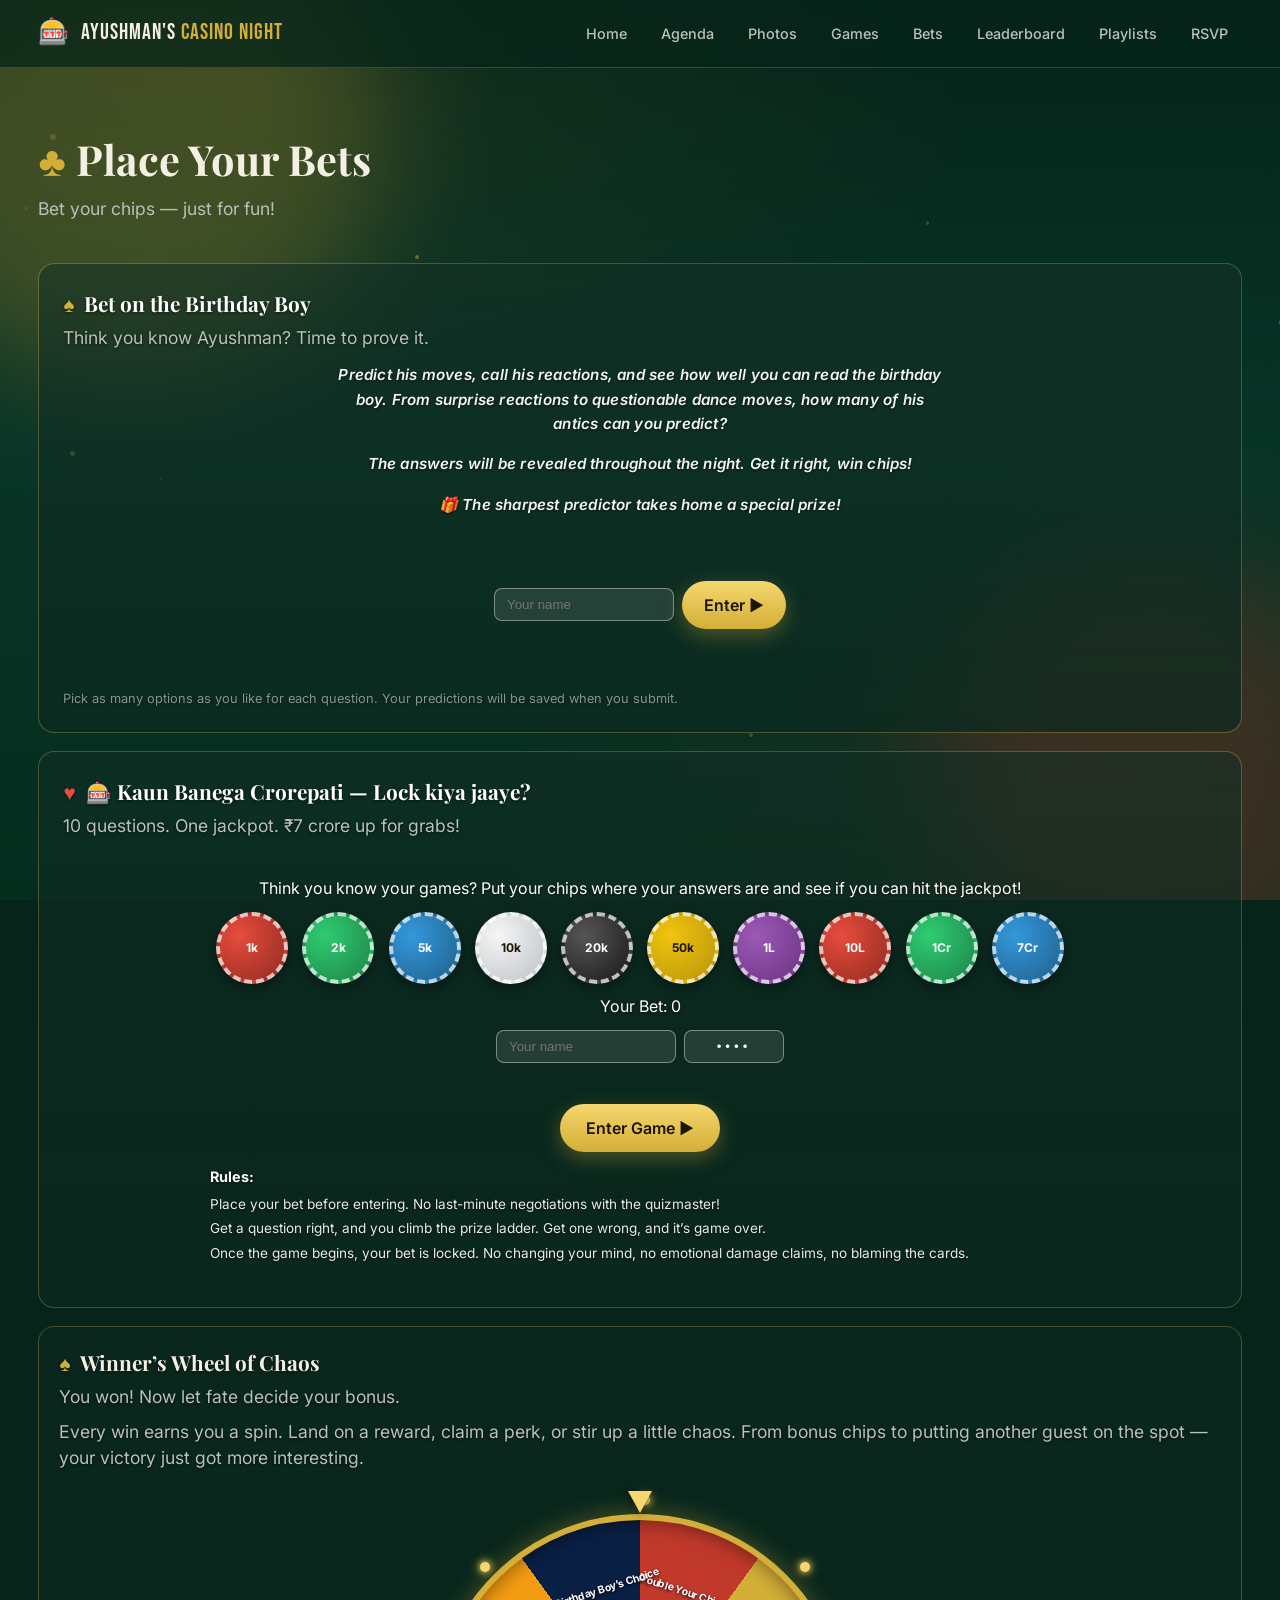
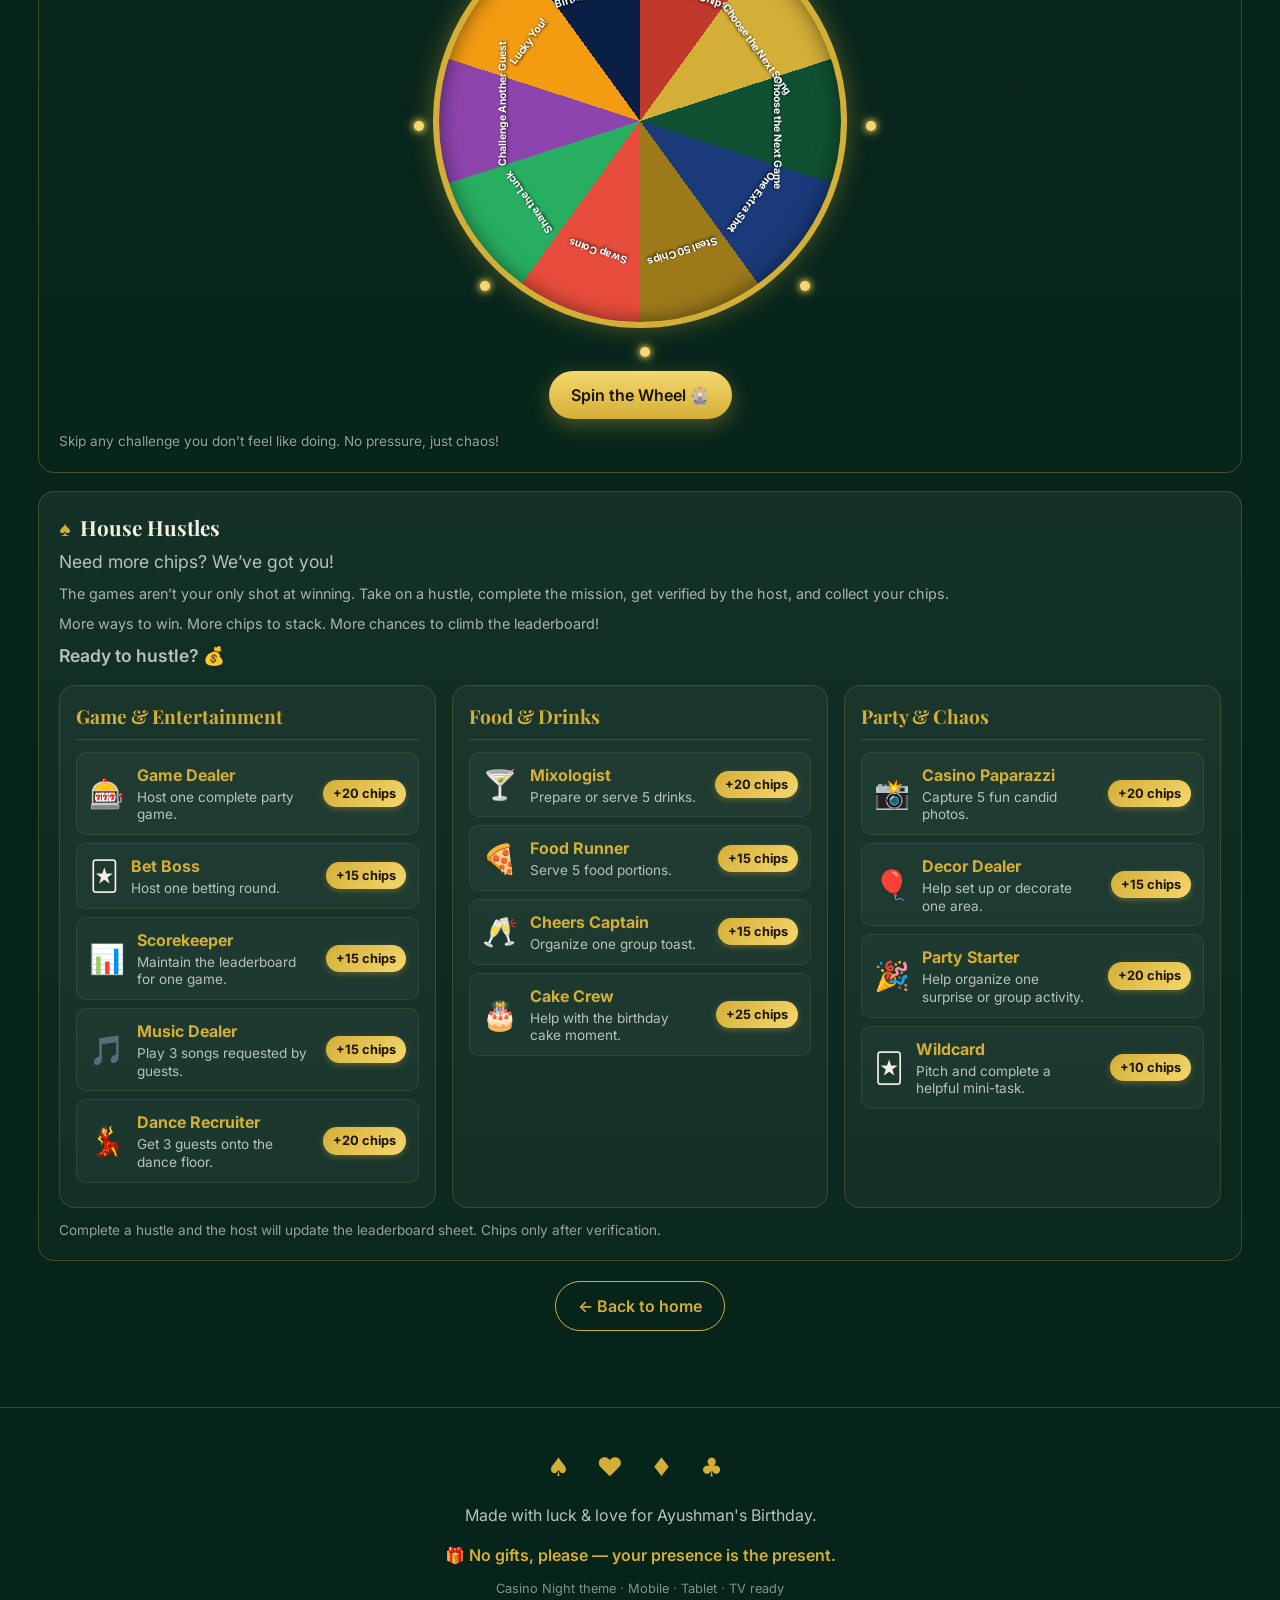
==== commit e80b2923: "Update House Hustles copy" ====
--- a/bets.html
+++ b/bets.html
@@ -148,8 +148,10 @@
 
       <div class="bet-block hh-modern">
         <h3 class="section-title" style="font-size:1.3rem;"><span class="suit">♠</span> House Hustles</h3>
-        <p class="section-sub">The house always needs a little help. Pick a hustle, earn your chips.</p>
-        <p class="section-sub" style="margin-top:8px;font-size:0.85rem;opacity:0.85;">More ways to win — complete a hustle, get verified by the host, and collect chips for the leaderboard.</p>
+        <p class="section-sub">Need more chips? We’ve got you!</p>
+        <p class="section-sub" style="margin-top:8px;font-size:0.9rem;opacity:0.9;">The games aren’t your only shot at winning. Take on a hustle, complete the mission, get verified by the host, and collect your chips.</p>
+        <p class="section-sub" style="margin-top:8px;font-size:0.9rem;opacity:0.9;">More ways to win. More chips to stack. More chances to climb the leaderboard!</p>
+        <p class="section-sub" style="margin-top:8px;font-weight:600;">Ready to hustle? 💰</p>
 
         <div class="hh-grid">
           <div class="hh-cat-modern">
--- a/styles.css
+++ b/styles.css
@@ -397,11 +397,11 @@
   opacity: 0.95;
 }
 .bet-block.bet-birthday .bet-board { max-width: clamp(280px, 90vw, 900px); }
-.kbc-screen { background: linear-gradient(180deg, #0a1f44 0%, #06122b 100%); border: 2px solid #d4af37; border-radius: 12px; padding: 24px; color: #fff; max-width: 980px; margin: 0 auto; }
+.kbc-screen { background: linear-gradient(180deg, #050f24 0%, #030a18 100%); border: 2px solid #d4af37; border-radius: 12px; padding: 24px; color: #fff; max-width: 980px; margin: 0 auto; }
 .kbc-footer { display: flex; justify-content: space-between; align-items: center; margin-top: 14px; gap: 12px; }
-.kbc-question { background: #0d2a5c; border: 2px solid #d4af37; border-radius: 8px; padding: 18px; font-size: 1.15rem; text-align: center; margin-bottom: 16px; min-height: 64px; line-height: 1.4; }
+.kbc-question { background: #071a3a; border: 2px solid #d4af37; border-radius: 8px; padding: 18px; font-size: 1.15rem; text-align: center; margin-bottom: 16px; min-height: 64px; line-height: 1.4; }
 .kbc-options { display: grid; grid-template-columns: 1fr 1fr; gap: 12px; margin-bottom: 16px; }
-.kbc-option { display: flex; align-items: center; gap: 12px; background: #0d2a5c; border: 2px solid #d4af37; border-radius: 8px; padding: 12px 16px; color: #fff; cursor: pointer; font-size: 1rem; text-align: left; transition: background .15s, transform .1s; }
+.kbc-option { display: flex; align-items: center; gap: 12px; background: #071a3a; border: 2px solid #d4af37; border-radius: 8px; padding: 12px 16px; color: #fff; cursor: pointer; font-size: 1rem; text-align: left; transition: background .15s, transform .1s; }
 .kbc-option:hover { background: #1a3a7a; transform: translateY(-2px); }
 .kbc-option.selected { background: #d4af37; color: #1a1400; }
 .kbc-option.correct { background: #27ae60; color: #fff; border-color: #2ecc71; }
@@ -729,6 +729,176 @@
 }
 @media (orientation: landscape) and (max-height: 500px) {
   .hero { min-height: auto; padding-top: 20px; padding-bottom: 20px; }
+  .hero-chips { display: none; }
+  .gallery { grid-template-columns: repeat(2, 1fr); }
+  .agenda { grid-template-columns: repeat(auto-fit, minmax(100px, 1fr)); gap: 8px; }
+  .agenda-item { padding: 12px 6px; }
+  .agenda-icon { font-size: clamp(1.2rem, 2.5vw, 1.6rem); }
+  .agenda-label { font-size: clamp(0.65rem, 1.4vw, 0.85rem); }
+  .btn { padding: 8px 12px; font-size: 0.8rem; }
+  .section-title { font-size: 1.3rem; }
+  .more-link-wrap .btn { font-size: 0.8rem; padding: 6px 10px; }
+  .hero-cta { gap: 8px; }
+  .hero-cta .btn { white-space: nowrap; }
+  .artifacts { grid-template-columns: 1fr; }
+  .games { grid-template-columns: 1fr; }
+  .playlists { grid-template-columns: 1fr; }
+}
+@media (min-width: 481px) and (max-width: 768px) {
+  .nav { gap: 2px; }
+  .nav-link { padding: 6px 10px; font-size: 0.85rem; }
+  .gallery { grid-template-columns: repeat(3, 1fr); }
+  .artifacts { grid-template-columns: repeat(2, 1fr); }
+  .games { grid-template-columns: repeat(2, 1fr); }
+  .playlists { grid-template-columns: 1fr; }
+}
+@media (min-width: 769px) and (max-width: 1280px) {
+  .gallery { grid-template-columns: repeat(4, 1fr); }
+}
+@media (min-width: 1281px) {
+  .gallery { grid-template-columns: repeat(6, 1fr); }
+  .artifacts { grid-template-columns: repeat(4, 1fr); }
+  .games { grid-template-columns: repeat(auto-fit, minmax(260px, 1fr)); }
+  .playlists { grid-template-columns: repeat(3, 1fr); }
+  .agenda { grid-template-columns: repeat(7, 1fr); gap: 12px; }
+  .game-compact { min-height: 150px; }
+  .game-compact .game-name { font-size: 1.1rem; }
+  .game-featured::after { top: clamp(4px, 1vw, 8px); right: clamp(4px, 1vw, 8px); font-size: clamp(0.9rem, 2vw, 1.2rem); }
+  .game-head { padding-right: 36px; }
+}
+@media (min-width: 1920px) {
+  :root { --gutter: 60px; }
+  body { font-size: 1.15rem; }
+  .nav-link { font-size: 1.05rem; padding: 10px 18px; }
+  .btn { padding: 16px 28px; font-size: 1.15rem; }
+  .game-rules li { font-size: 1.05rem; }
+  .game-compact { min-height: 180px; }
+  .game-compact .game-name { font-size: 1.2rem; }
+  .game-featured::after { top: clamp(6px, 1vw, 10px); right: clamp(6px, 1vw, 10px); font-size: clamp(1rem, 2vw, 1.4rem); }
+  .game-head { padding-right: 44px; }
+}
+@media (orientation: portrait) and (max-width: 600px) {
+  .hero-card { padding: 20px; }
+  .title-line { font-size: clamp(1.9rem, 9vw, 3rem); }
+}
+@media (orientation: landscape) and (max-height: 500px) {
+  .hero { min-height: auto; padding-top: 20px; padding-bottom: 20px; }
+  .hero-chips { display: none; }
+}
+@media (min-aspect-ratio: 21/9) {
+  .section { max-width: 1800px; }
+}
+@media (prefers-reduced-motion: reduce) {
+  * { transition: none !important; animation: none !important; scroll-behavior: auto; }
+}
+@media print {
+  .bg-ambient, .topbar, .hero-chips, .lightbox { display: none !important; }
+  body { background: #fff; color: #000; }
+}
+
+/* ---------- Chaos result ---------- */
+#chaosResult {
+  background: rgba(212,175,55,0.12);
+  border: 1px solid var(--gold);
+  border-radius: 12px;
+  padding: 12px 16px;
+  margin-top: 12px;
+  min-height: 56px;
+  text-align: center;
+}
+.chaos-win {
+  display: block;
+  font-size: 1.25rem;
+  font-weight: 800;
+  color: var(--gold-bright);
+  text-shadow: 0 1px 4px rgba(0,0,0,0.6);
+}
+.chaos-desc {
+  display: block;
+  margin-top: 2px;
+  font-size: 0.95rem;
+  color: #fff;
+  line-height: 1.4;
+}
+/* ---------- Spin the Wheel of Chaos ---------- */
+.bet-block.chaos-curtain {
+  position: relative;
+  background-image: url("https://images.stockcake.com/public/d/8/2/d8209dd7-5d79-4a33-8e40-ea9fda98f509_large/elegant-theater-curtain-stockcake.jpg");
+  background-size: cover;
+  background-position: center;
+  overflow: hidden;
+}
+.bet-block.chaos-curtain::before {
+  content: "";
+  position: absolute;
+  inset: 0;
+  background: linear-gradient(180deg, rgba(6,36,26,0.75), rgba(6,36,26,0.85));
+  z-index: 0;
+}
+.bet-block.chaos-curtain > * { position: relative; z-index: 1; text-shadow: 0 1px 3px rgba(0,0,0,0.6); }
+.chaos-wheel-wrap {
+  position: relative;
+  width: clamp(280px, 42vw, 460px);
+  height: clamp(280px, 42vw, 460px);
+  margin: 20px auto;
+}
+.chaos-wheel {
+  position: absolute;
+  top: 5%;
+  left: 5%;
+  width: 90%;
+  height: 90%;
+  border-radius: 50%;
+  border: 6px solid var(--gold);
+  box-shadow: 0 0 24px rgba(212,175,55,0.35), inset 0 0 20px rgba(0,0,0,0.5);
+  transition: transform 4.2s cubic-bezier(0.17,0.67,0.12,0.99);
+  overflow: hidden;
+}
+.chaos-pointer {
+  position: absolute;
+  top: 0;
+  left: 50%;
+  transform: translateX(-50%);
+  width: 0;
+  height: 0;
+  border-left: 12px solid transparent;
+  border-right: 12px solid transparent;
+  border-top: 22px solid var(--gold-bright);
+  filter: drop-shadow(0 2px 4px rgba(0,0,0,0.6));
+  z-index: 5;
+}
+.chaos-label {
+  position: absolute;
+  font-size: clamp(0.5rem, 1.2vw, 0.65rem);
+  font-weight: 700;
+  color: #fff;
+  text-shadow: 0 1px 3px rgba(0,0,0,0.9);
+  white-space: nowrap;
+  pointer-events: none;
+  max-width: 90px;
+  text-align: center;
+  line-height: 1.1;
+}
+.chaos-light {
+  position: absolute;
+  width: 10px;
+  height: 10px;
+  border-radius: 50%;
+  background: var(--gold-bright);
+  box-shadow: 0 0 6px var(--gold-bright), 0 0 12px var(--gold);
+  z-index: 2;
+  animation: chaosBlink 1.4s ease-in-out infinite alternate;
+}
+@keyframes chaosBlink {
+  0% { opacity: 0.5; transform: scale(0.9); }
+  100% { opacity: 1; transform: scale(1.1); }
+}
+@media (max-width: 480px) {
+  .chaos-wheel-wrap { width: 280px; height: 280px; }
+  .chaos-wheel { top: 8px; left: 8px; width: 264px; height: 264px; }
+  .chaos-label { font-size: 0.55rem; max-width: 70px; }
+}
+
 /* ---------- House Hustles (modern) ---------- */
 .hh-modern {
   background: linear-gradient(180deg, rgba(255,255,255,0.06), rgba(255,255,255,0.02));
@@ -841,118 +1011,3 @@
   gap: 8px;
   font-size: clamp(0.8rem, 1.6vw, 0.95rem);
 }
-  .hero-chips { display: none; }
-}
-@media (min-aspect-ratio: 21/9) {
-  .section { max-width: 1800px; }
-}
-@media (prefers-reduced-motion: reduce) {
-  * { transition: none !important; animation: none !important; scroll-behavior: auto; }
-}
-@media print {
-  .bg-ambient, .topbar, .hero-chips, .lightbox { display: none !important; }
-  body { background: #fff; color: #000; }
-}
-
-/* ---------- Chaos result ---------- */
-#chaosResult {
-  background: rgba(212,175,55,0.12);
-  border: 1px solid var(--gold);
-  border-radius: 12px;
-  padding: 12px 16px;
-  margin-top: 12px;
-  min-height: 56px;
-  text-align: center;
-}
-.chaos-win {
-  display: block;
-  font-size: 1.25rem;
-  font-weight: 800;
-  color: var(--gold-bright);
-  text-shadow: 0 1px 4px rgba(0,0,0,0.6);
-}
-.chaos-desc {
-  display: block;
-  margin-top: 2px;
-  font-size: 0.95rem;
-  color: #fff;
-  line-height: 1.4;
-}
-/* ---------- Spin the Wheel of Chaos ---------- */
-.bet-block.chaos-curtain {
-  position: relative;
-  background-image: url("https://images.stockcake.com/public/d/8/2/d8209dd7-5d79-4a33-8e40-ea9fda98f509_large/elegant-theater-curtain-stockcake.jpg");
-  background-size: cover;
-  background-position: center;
-  overflow: hidden;
-}
-.bet-block.chaos-curtain::before {
-  content: "";
-  position: absolute;
-  inset: 0;
-  background: linear-gradient(180deg, rgba(6,36,26,0.75), rgba(6,36,26,0.85));
-  z-index: 0;
-}
-.bet-block.chaos-curtain > * { position: relative; z-index: 1; text-shadow: 0 1px 3px rgba(0,0,0,0.6); }
-.chaos-wheel-wrap {
-  position: relative;
-  width: clamp(280px, 42vw, 460px);
-  height: clamp(280px, 42vw, 460px);
-  margin: 20px auto;
-}
-.chaos-wheel {
-  position: absolute;
-  top: 5%;
-  left: 5%;
-  width: 90%;
-  height: 90%;
-  border-radius: 50%;
-  border: 6px solid var(--gold);
-  box-shadow: 0 0 24px rgba(212,175,55,0.35), inset 0 0 20px rgba(0,0,0,0.5);
-  transition: transform 4.2s cubic-bezier(0.17,0.67,0.12,0.99);
-  overflow: hidden;
-}
-.chaos-pointer {
-  position: absolute;
-  top: 0;
-  left: 50%;
-  transform: translateX(-50%);
-  width: 0;
-  height: 0;
-  border-left: 12px solid transparent;
-  border-right: 12px solid transparent;
-  border-top: 22px solid var(--gold-bright);
-  filter: drop-shadow(0 2px 4px rgba(0,0,0,0.6));
-  z-index: 5;
-}
-.chaos-label {
-  position: absolute;
-  font-size: clamp(0.5rem, 1.2vw, 0.65rem);
-  font-weight: 700;
-  color: #fff;
-  text-shadow: 0 1px 3px rgba(0,0,0,0.9);
-  white-space: nowrap;
-  pointer-events: none;
-  max-width: 90px;
-  text-align: center;
-  line-height: 1.1;
-}
-.chaos-light {
-  position: absolute;
-  width: 10px;
-  height: 10px;
-  border-radius: 50%;
-  background: var(--gold-bright);
-  box-shadow: 0 0 6px var(--gold-bright), 0 0 12px var(--gold);
-  z-index: 2;
-  animation: chaosBlink 1.4s ease-in-out infinite alternate;
-}
-@keyframes chaosBlink {
-  0% { opacity: 0.5; transform: scale(0.9); }
-  100% { opacity: 1; transform: scale(1.1); }
-}
-@media (max-width: 480px) {
-  .chaos-wheel-wrap { width: 280px; height: 280px; }
-  .chaos-wheel { top: 8px; left: 8px; width: 264px; height: 264px; }
-  .chaos-label { font-size: 0.55rem; max-width: 70px; }
-}
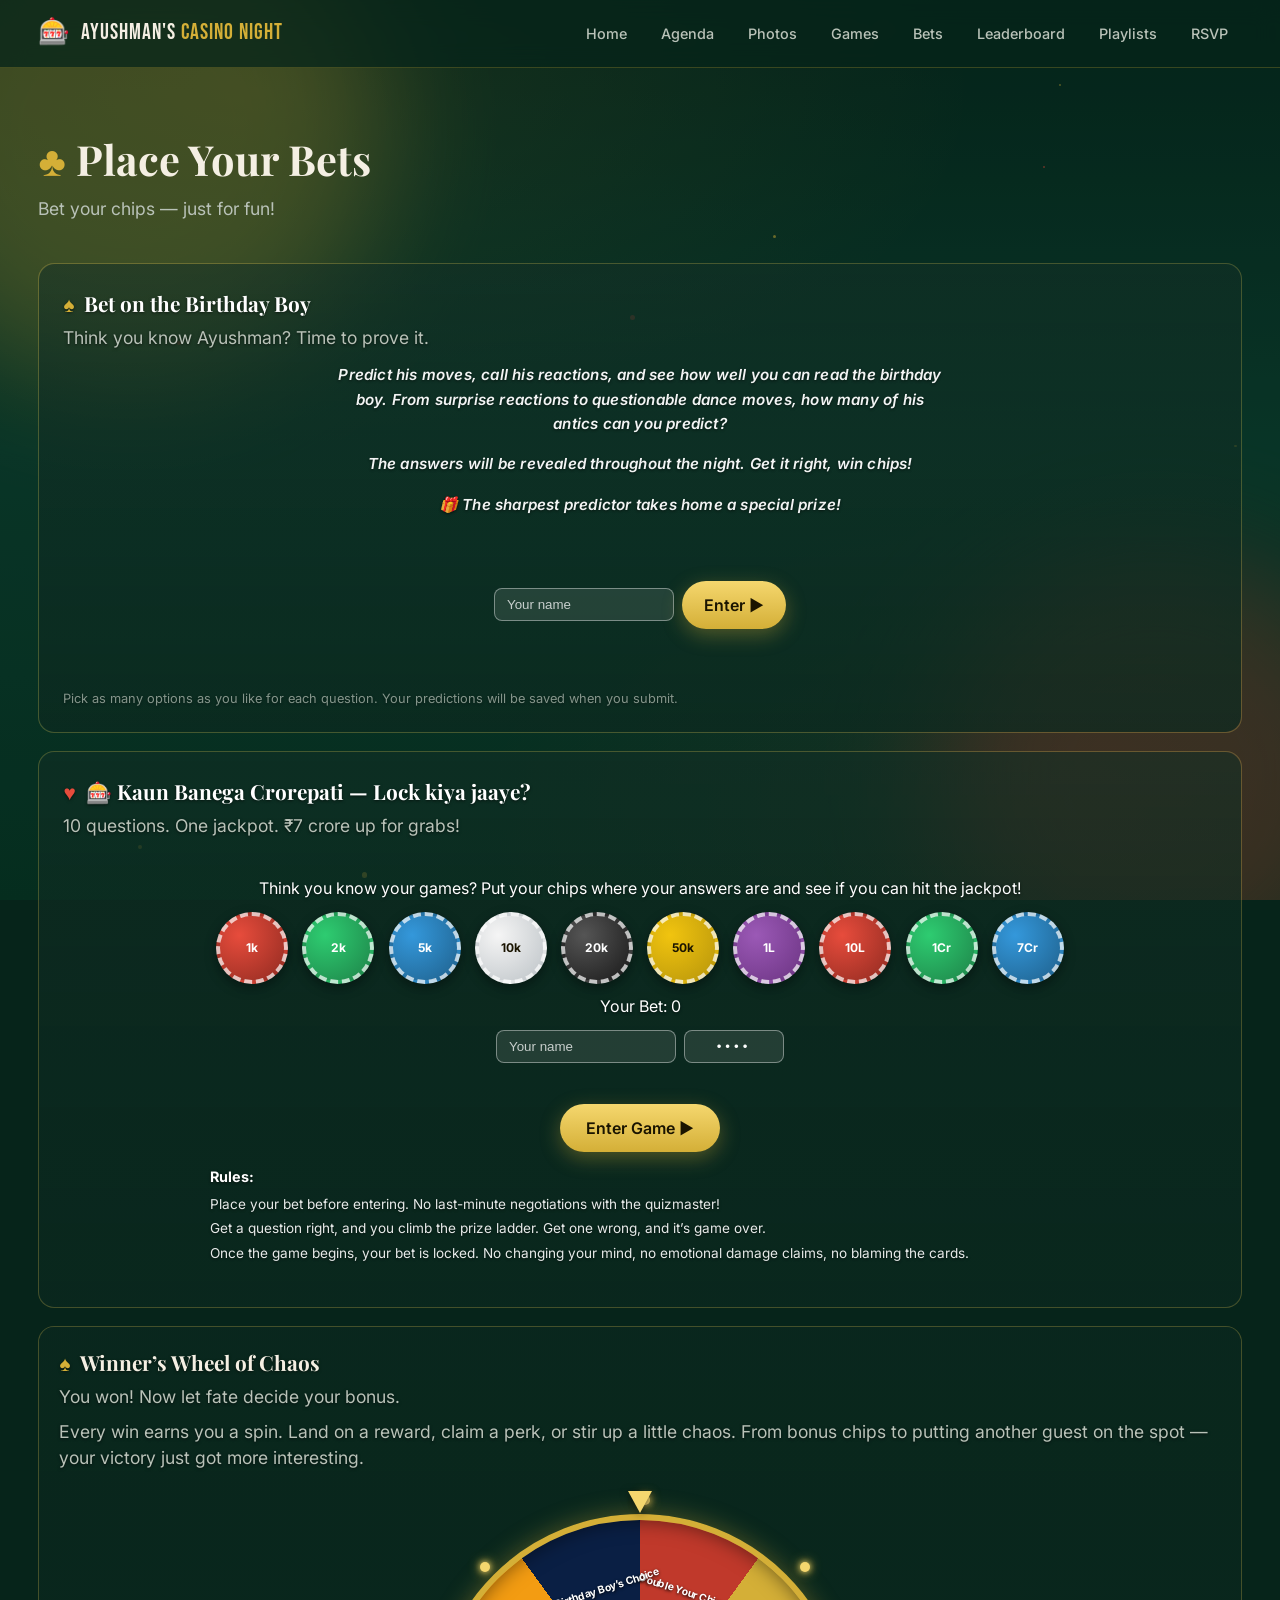
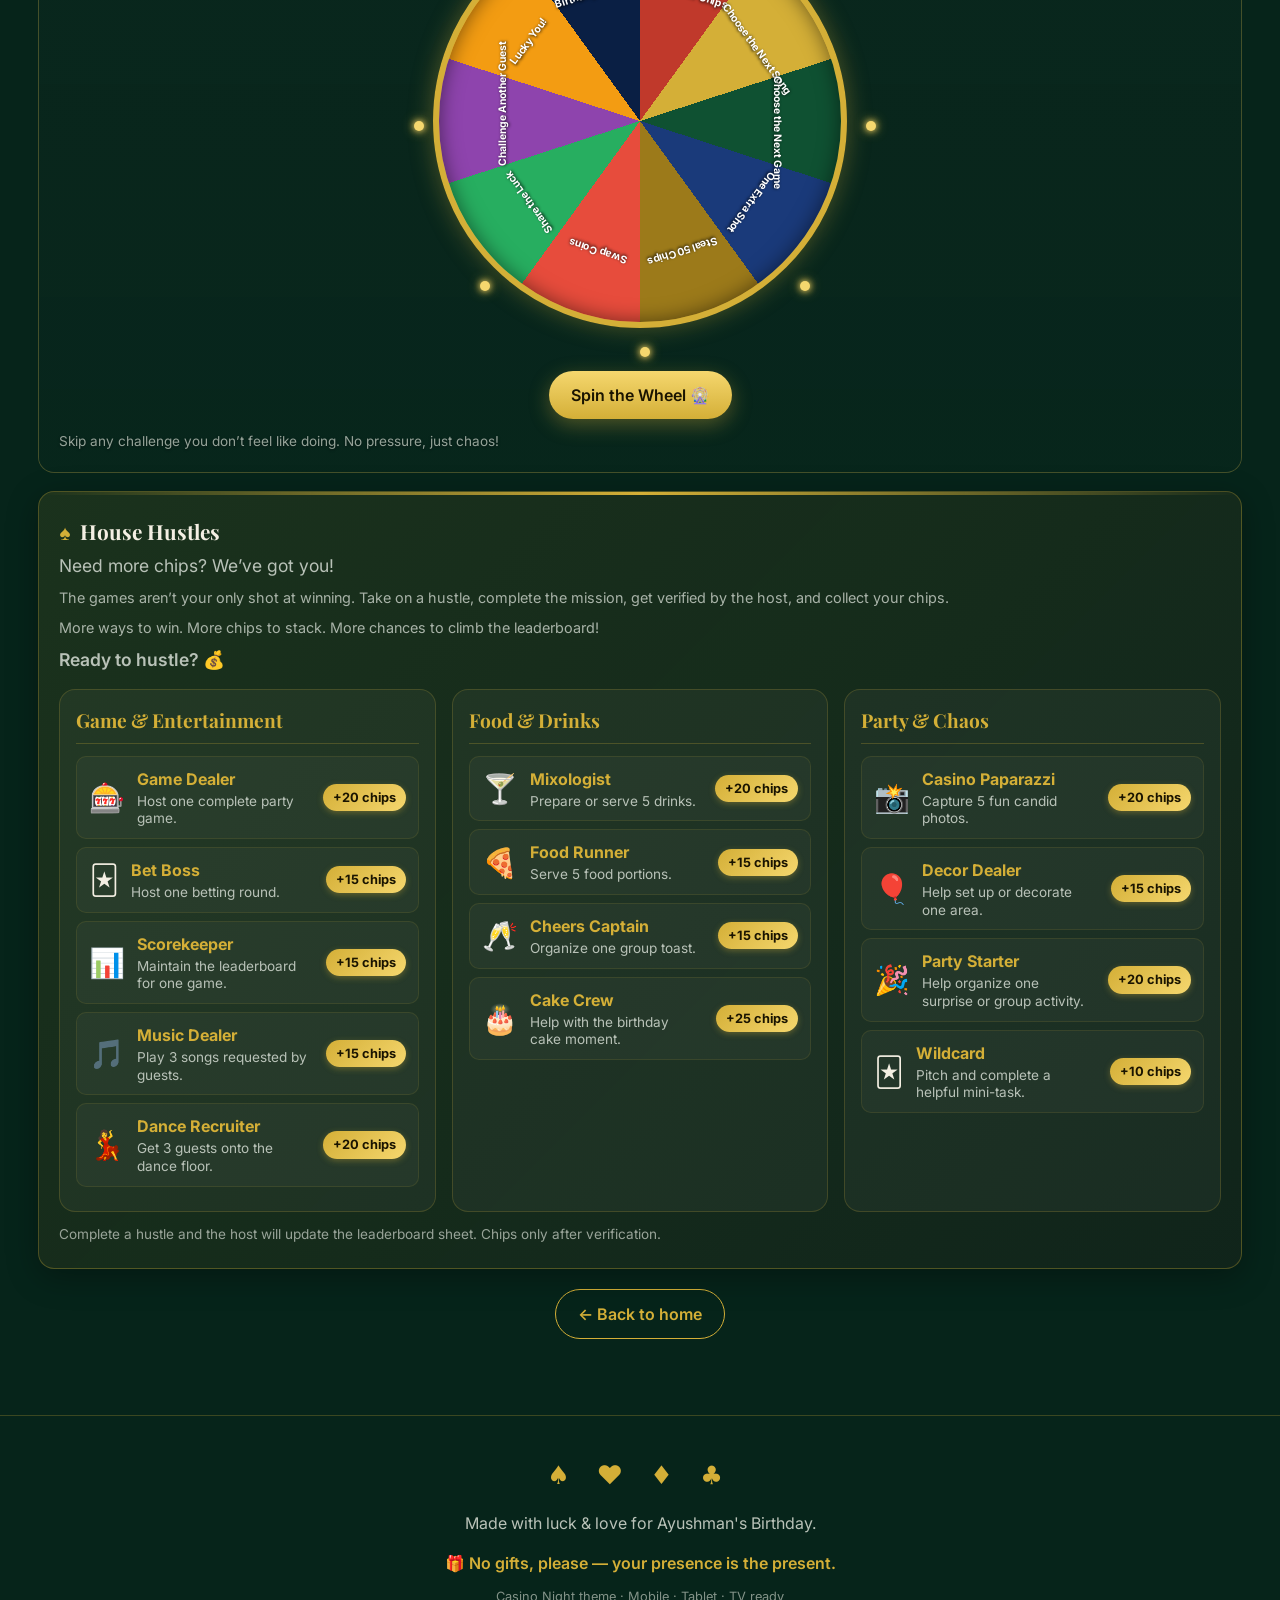
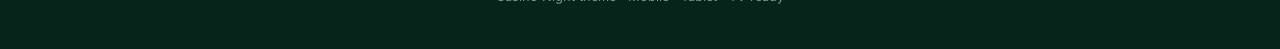
==== commit 4d54bfec: "Fix wheel label alignment and add result note" ====
--- a/bets.html
+++ b/bets.html
@@ -142,6 +142,7 @@
           <button class="btn btn-gold" id="spinChaosBtn">Spin the Wheel 🎡</button>
         </div>
         <p class="bet-result" id="chaosResult" style="text-align:center;margin-top:10px;"></p>
+      <p id="chaosNote" style="display:none;font-size:0.7rem;opacity:0.7;text-align:center;margin-top:4px;">* Result may differ slightly from the visual pointer position.</p>
           <p class="section-sub" style="margin-top:12px;font-size:0.85rem;opacity:0.8;">Skip any challenge you don’t feel like doing. No pressure, just chaos!</p>
         </div>
       </div>
--- a/styles.css
+++ b/styles.css
@@ -41,6 +41,7 @@
 img { max-width: 100%; height: auto; display: block; }
 a { color: inherit; text-decoration: none; }
 button { font: inherit; cursor: pointer; border: none; background: none; color: inherit; }
+input::placeholder, textarea::placeholder { color: rgba(255,255,255,0.75); }
 code { background: rgba(212,175,55,0.15); padding: 2px 6px; border-radius: 4px; font-size: 0.9em; }
 
 .bg-ambient { position: fixed; inset: 0; z-index: 0; pointer-events: none; overflow: hidden; opacity: 0.7; }
@@ -304,6 +305,10 @@
 }
 .read-more-btn:hover { background: rgba(212,175,55,0.12); }
 .lightbox.game-modal { align-items: center; padding: 20px; overflow: visible; }
+@media (max-width: 480px) {
+  .lightbox.game-modal { align-items: flex-start; padding-top: 60px; }
+  .img-modal img { max-height: 60vh; }
+}
 .game-modal-body { max-width: 640px; width: 90vw; background: var(--bg-2); border: 1px solid var(--card-border); border-radius: var(--radius); padding: 20px; color: var(--ink); max-height: 70vh; min-height: 0; overflow-y: auto; -webkit-overflow-scrolling: touch; }
 .game-modal-body h2 { font-family: var(--font-display); color: var(--gold); margin: 0 0 8px; }
 .gm-section { margin-bottom: 14px; }
@@ -411,7 +416,7 @@
 .kbc-option.correct .kbc-label, .kbc-option.wrong .kbc-label { background: rgba(255,255,255,0.25); color: #fff; }
 .bet-block.bet-jackpot {
   position: relative;
-  background-image: url("https://static.langimg.com/nbt/thumb/69355236/kbc.jpg?imgsize=428966&width=400&height=225&resizemode=75");
+  background-image: url("https://static.wikia.nocookie.net/millionaire/images/a/a4/KBC16_2024.png/revision/latest?cb=20241001050334");
   background-size: cover;
   background-position: center;
   border-radius: var(--radius);
@@ -430,7 +435,7 @@
 .bet-block.bet-jackpot > * { position: relative; z-index: 1; text-shadow: 0 1px 3px rgba(0,0,0,0.6); }
 .bet-block.bet-birthday {
   position: relative;
-  background-image: url("https://media.licdn.com/dms/image/v2/D4D22AQG-f63ogO-LIA/feedshare-shrink_800/B4DZ05AreXIYAc-/0/1774777973568?e=2147483647&v=beta&t=9mxqJ7yMzlQ0am50ZxLCem0M9esG1lEstpL7htnFrpw");
+  background-image: url("https://scontent.fbom9-1.fna.fbcdn.net/v/t1.6435-9/87867232_3001140113272108_808629637599985664_n.jpg?stp=dst-jpg_tt6&cstp=mx1080x885&ctp=s1080x885&_nc_cat=104&ccb=1-7&_nc_sid=5bbf69&_nc_ohc=1WWjti4MiwkQ7kNvwETN2Vc&_nc_oc=AdpnZATllgatq_2bVrGjfRN6bgDDvxfBUJZ4U_ucNHxBhyvrtBj46mNujgbbhTCc-Kk&_nc_zt=23&_nc_ht=scontent.fbom9-1.fna&_nc_gid=mtaY98se4ACyWAMj_LdstQ&_nc_ss=7b2a8&oh=00_AQS3in11kxIzT6gOlYi8TlgnIKajuAJ7l7ZsIkobWkv3gg&oe=6B09B471");
   background-size: cover;
   background-position: center;
   border-radius: var(--radius);
@@ -654,7 +659,7 @@
 .lightbox {
   position: fixed; inset: 0; z-index: 100;
   background: rgba(0,0,0,0.92); display: none;
-  align-items: center; justify-content: center; padding: 20px;
+  align-items: flex-start; justify-content: center; padding: 40px 20px;
   overflow-y: auto;
 }
 .lightbox.open { display: flex; }
@@ -901,10 +906,20 @@
 
 /* ---------- House Hustles (modern) ---------- */
 .hh-modern {
-  background: linear-gradient(180deg, rgba(255,255,255,0.06), rgba(255,255,255,0.02));
-  border: 1px solid var(--card-border);
+  background: linear-gradient(135deg, rgba(212,175,55,0.1), rgba(192,57,43,0.06));
+  border: 1px solid rgba(212,175,55,0.3);
   border-radius: var(--radius);
-  padding: 20px;
+  padding: 24px 20px;
+  box-shadow: 0 8px 32px rgba(0,0,0,0.3);
+  position: relative;
+  overflow: hidden;
+}
+.hh-modern::before {
+  content: "";
+  position: absolute;
+  top: 0; left: 0; right: 0;
+  height: 3px;
+  background: linear-gradient(90deg, transparent, var(--gold), transparent);
 }
 .hh-grid {
   display: grid;
